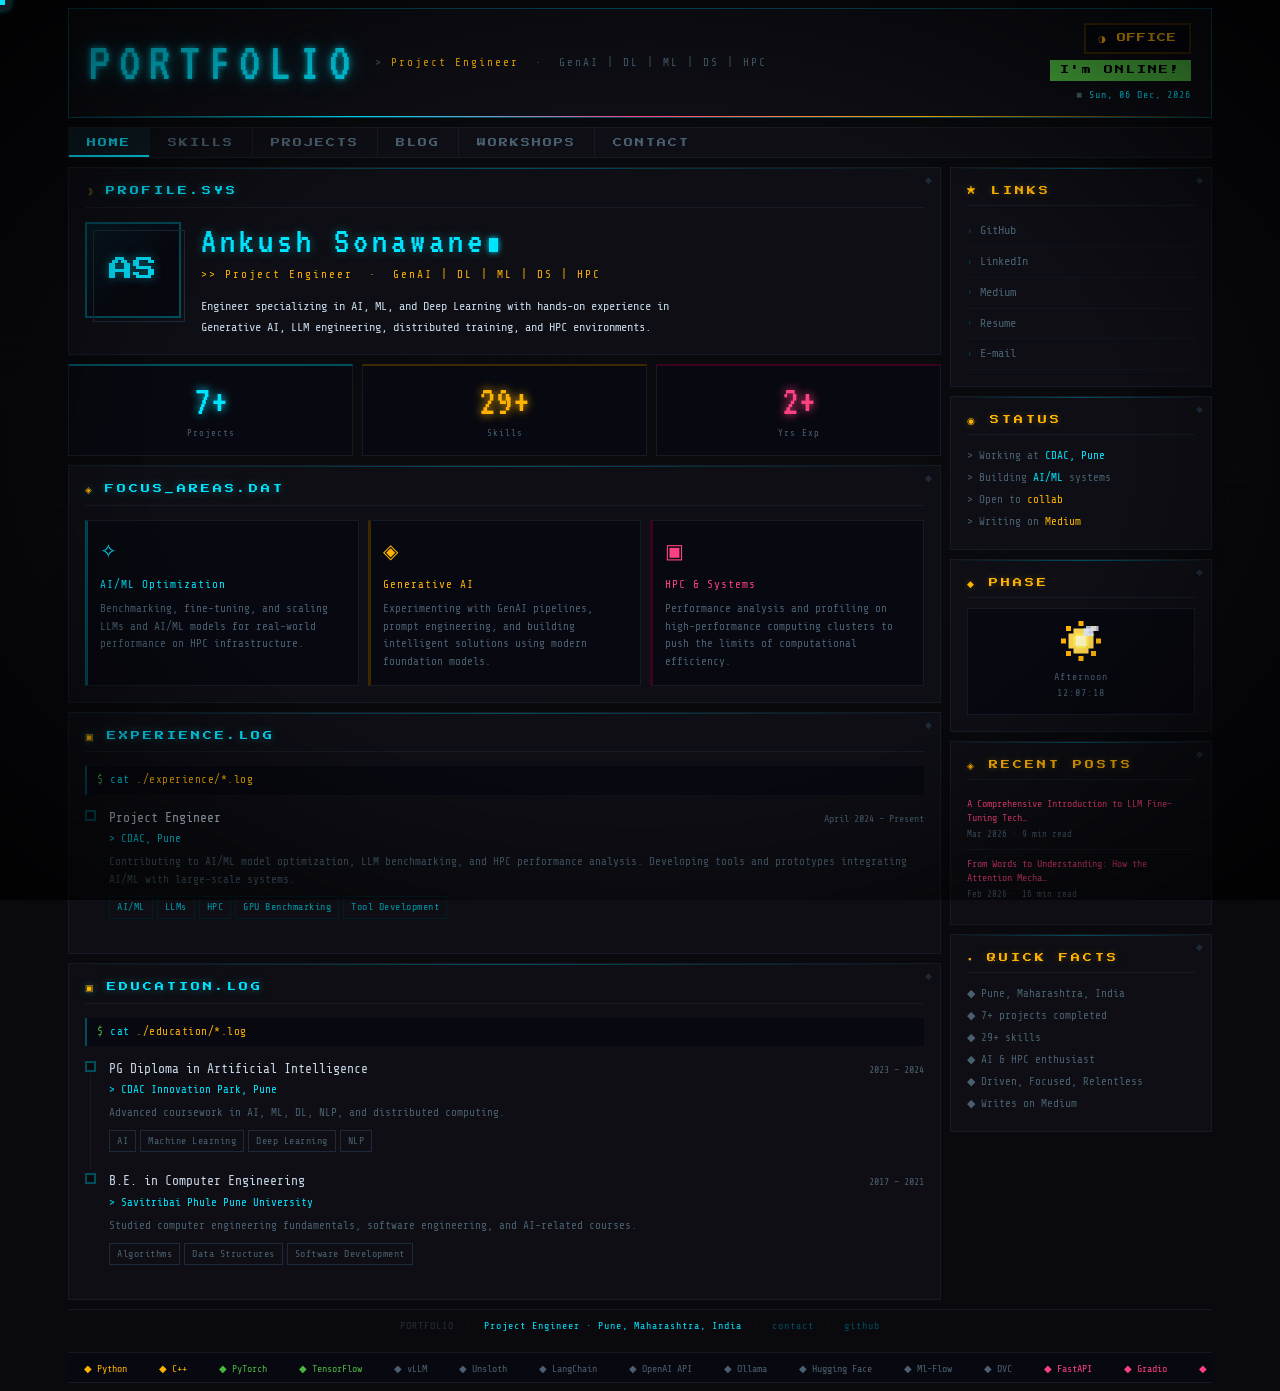
==== index.html @ 5eebd956 "portfolio" ====
<!DOCTYPE html>
<html lang="en" data-theme="dark">
<head>
  <meta charset="UTF-8" />
  <meta name="viewport" content="width=device-width, initial-scale=1.0" />
  <meta name="description" content="Ankush Sonawane — AI/ML Engineer, GenAI & HPC." />
  <title>Ankush — AI/ML Engineer</title>

  <link rel="preconnect" href="https://fonts.googleapis.com" />
  <link rel="preconnect" href="https://fonts.gstatic.com" crossorigin />
  <link href="https://fonts.googleapis.com/css2?family=Share+Tech+Mono&family=Press+Start+2P&family=VT323&family=Space+Grotesk:wght@500;600;700&family=Archivo+Black&display=swap" rel="stylesheet" />

  <link rel="stylesheet" href="./css/base.css" />
  <link rel="stylesheet" href="./css/layout.css" />
  <link rel="stylesheet" href="./css/components.css" />
  <link rel="stylesheet" href="./css/sections.css" />
  <link rel="stylesheet" href="./css/animations.css" />
  <link rel="stylesheet" href="./css/theme-light.css" />

  <script>
    /* Apply saved theme before first paint to prevent flash */
    (function () {
      try {
        var t = localStorage.getItem('site-theme');
        if (t === 'light') document.documentElement.setAttribute('data-theme', 'light');
      } catch (e) {}
    })();
  </script>

  <link rel="icon" type="image/png" href="./favicorn.png" />
</head>
<body>

<canvas id="rain-canvas"></canvas>

<div id="app">
  <header id="header">
    <div style="color:var(--text-dim);font-family:var(--font-mono);font-size:12px">
      Booting terminal<span class="cursor"></span>
    </div>
  </header>

  <nav id="nav"></nav>

  <main id="main"></main>

  <aside id="sidebar"></aside>

  <footer id="footer"></footer>
</div>

<script src="./js/rain.js"></script>
<script src="./js/render.js"></script>
<script src="./js/app.js"></script>
</body>
</html>
---- css/base.css ----
/* =================================================================
   base.css — CSS Variables, Reset, Typography
   Theme: dimden.dev inspired — dark bg with colorful accents
================================================================= */

@import url('https://fonts.googleapis.com/css2?family=Share+Tech+Mono&family=Press+Start+2P&family=VT323&display=swap');

*, *::before, *::after { box-sizing: border-box; margin: 0; padding: 0; }
html { scroll-behavior: smooth; }

:root {
  /* ── Backgrounds ── */
  --bg-root:   #0a0a0e;
  --bg-panel:  #0e0e14;
  --bg-card:   #0c0c12;
  --bg-input:  #080810;

  /* ── Teal (primary — headers, titles, links) ── */
  --teal:      #00e5ff;
  --teal2:     #00bcd4;
  --teal3:     #0097a7;
  --teal-dim:  #004d5c;
  --teal-dark: #001e26;

  /* ── Cyan-green (secondary) ── */
  --green:     #4db840;
  --green2:    #3da030;
  --green-dim: #0d3a05;

  /* ── Amber (accent — project titles, stats) ── */
  --amber:     #ffb300;
  --amber2:    #e89a00;
  --amber-dim: #3d2800;

  /* ── Pink/Magenta (blog, highlights) ── */
  --pink:      #ff4081;
  --pink2:     #f50057;
  --pink-dim:  #3d0020;

  /* ── Orange (mlops) ── */
  --orange:    #ff6d00;
  --orange-dim:#3d1a00;

  /* ── Red (systems) ── */
  --red:       #ff1744;
  --red-dim:   #3d0010;

  /* ── Purple (data) ── */
  --purple:    #ce93d8;
  --purple-dim:#2d003d;

  /* ── Text ── */
  --text:      #c8d8e8;
  --text-dim:  #4a6070;
  --text-muted:#252e38;
  --border:    #151a25;
  --border-hi: #1e2a3a;

  /* ── Custom mouse cursor ── */
  --cursor-fill: var(--teal);

  /* ── Typography ── */
  --font-pixel: 'Press Start 2P', 'VT323', monospace;
  --font-vt:    'VT323', 'Courier New', monospace;
  --font-mono:  'Share Tech Mono', 'Courier New', monospace;

  /* ── Layout ── */
  --sidebar-w: 262px;
  --gap:       9px;
  --pad:       16px;
}

/* ── CRT scanlines ── */
body::before {
  content: '';
  position: fixed;
  inset: 0;
  background: repeating-linear-gradient(
    0deg,
    transparent 0px,
    transparent 3px,
    rgba(0, 229, 255, 0.012) 3px,
    rgba(0, 229, 255, 0.012) 4px
  );
  pointer-events: none;
  z-index: 9000;
}

/* ── CRT vignette ── */
body::after {
  content: '';
  position: fixed;
  inset: 0;
  background: radial-gradient(ellipse at center, transparent 55%, rgba(0,0,0,0.75) 100%);
  pointer-events: none;
  z-index: 8999;
}

body {
  background: 
    linear-gradient(rgba(10, 10, 14, 0.88), rgba(10, 10, 14, 0.88)),
    url('../bg.gif') no-repeat center center fixed;
  background-size: cover;
  background-color: var(--bg-root);
  color: var(--text);
  font-family: var(--font-mono);
  font-size: 13px;
  line-height: 1.65;
  min-height: 100vh;
  overflow-x: hidden;
}

a { color: var(--teal); text-decoration: none; }
a:hover { color: var(--teal2); text-decoration: underline; }

/* ── Cursor blink ── */
.cursor {
  display: inline-block;
  width: 9px; height: 14px;
  background: var(--teal);
  vertical-align: middle;
  margin-left: 3px;
  animation: blink 1s step-end infinite;
  box-shadow: 0 0 6px var(--teal);
}
@keyframes blink { 50% { opacity: 0; } }

/* ── Scrollbar ── */
::-webkit-scrollbar       { width: 5px; height: 5px; }
::-webkit-scrollbar-track { background: var(--bg-root); }
::-webkit-scrollbar-thumb { background: var(--teal-dim); }
::-webkit-scrollbar-thumb:hover { background: var(--teal3); }

/* ── Selection ── */
::selection { background: var(--teal-dim); color: var(--teal); }

/* =================================================================
   LIGHT THEME — Canonical neubrutalist palette
   Activated via [data-theme="light"] on <html>
================================================================= */
html[data-theme="light"] {
  /* ── Canonical palette ── */
  --nb-black:    #000000;
  --nb-offwhite: #FFFDF5;
  --nb-yellow:   #FFD23F;
  --nb-coral:    #FF6B6B;
  --nb-sky:      #74B9FF;
  --nb-mint:     #88D498;
  --nb-orange:   #FFA552;
  --nb-lavender: #B8A9FA;

  /* ── Layered surfaces: page bg / header bg / card bg all differ ── */
  --bg-root:   var(--nb-mint);      /* page background — soft green */
  --bg-header: var(--nb-lavender);  /* header strip — light violet */
  --bg-panel:  var(--nb-offwhite);  /* cards / panels */
  --bg-card:   var(--nb-offwhite);
  --bg-input:  #ffffff;

  /* Primary accent (was teal) → sky blue */
  --teal:      #2f7fe0;
  --teal2:     #1f66c2;
  --teal3:     #164f99;
  --teal-dim:  var(--nb-sky);
  --teal-dark: #dceeff;

  /* Secondary (green) → mint/green */
  --green:     #2f9e57;
  --green2:    #1f8043;
  --green-dim: var(--nb-mint);

  /* Accent (amber) → bold yellow */
  --amber:     var(--nb-yellow);
  --amber2:    #d9a900;
  --amber-dim: #fff0b8;

  /* Pink/Magenta → coral */
  --pink:      #e0405a;
  --pink2:     #c22a45;
  --pink-dim:  var(--nb-coral);

  /* Orange */
  --orange:    var(--nb-orange);
  --orange-dim:#ffe0bd;

  /* Red */
  --red:       #e0193f;
  --red-dim:   #fbd3dc;

  /* Purple → lavender */
  --purple:    #8065e0;
  --purple-dim:var(--nb-lavender);

  /* Text */
  --text:      #14120e;
  --text-dim:  #3a382f;
  --text-muted:#6b6858;
  --border:    var(--nb-black);
  --border-hi: var(--nb-black);

  /* Custom cursor — white square, black border, no neon glow */
  --cursor-fill: var(--bg-card);

  --nb-shadow: 5px 5px 0 var(--nb-black);
  --nb-shadow-sm: 3px 3px 0 var(--nb-black);
  --nb-shadow-lg: 7px 7px 0 var(--nb-black);
  --nb-border-w: 2.5px;

  /* Neubrutalist display font for headers */
  --font-nb: 'Space Grotesk', 'Archivo Black', sans-serif;
}

/* Kill CRT effects, rain and bg image entirely in light mode */
html[data-theme="light"] body::before,
html[data-theme="light"] body::after {
  display: none;
}
html[data-theme="light"] #rain-canvas {
  display: none !important;
}
html[data-theme="light"] body {
  background: var(--bg-root);
}
---- css/layout.css ----
/* =================================================================
   layout.css — Page grid, Header, Nav, Footer
================================================================= */

/* ── App Grid Shell ── */
#app {
  max-width: 1160px;
  margin: 0 auto;
  padding: 8px;
  display: grid;
  grid-template-columns: 1fr var(--sidebar-w);
  grid-template-rows: auto auto 1fr auto;
  grid-template-areas:
    "header  header"
    "nav     nav"
    "main    side"
    "footer  footer";
  gap: var(--gap);
  min-height: 100vh;
  position: relative;
  z-index: 2;
}

/* ── Rain canvas behind everything — only visible in side gutters ── */
#rain-canvas {
  position: fixed;
  top: 0; left: 0;
  width: 100%; height: 100%;
  pointer-events: none;
  z-index: 1;
  opacity: 0.18;
  -webkit-mask-image: linear-gradient(
    to right,
    black 0px,
    black calc(50% - 590px),
    transparent calc(50% - 490px),
    transparent calc(50% + 490px),
    black calc(50% + 590px),
    black 100%
  );
  mask-image: linear-gradient(
    to right,
    black 0px,
    black calc(50% - 590px),
    transparent calc(50% - 490px),
    transparent calc(50% + 490px),
    black calc(50% + 590px),
    black 100%
  );
}

/* ── Header ── */
#header {
  grid-area: header;
  background: var(--bg-panel);
  border: 1px solid var(--teal-dim);
  padding: 14px 20px;
  display: flex;
  align-items: center;
  justify-content: space-between;
  gap: 16px;
  position: relative;
  overflow: hidden;
}

/* animated bottom glow line */
#header::after {
  content: '';
  position: absolute;
  bottom: 0; left: 0; right: 0;
  height: 1px;
  background: linear-gradient(90deg, transparent, var(--teal), var(--pink), var(--amber), transparent);
  animation: header-line 4s ease-in-out infinite;
}
@keyframes header-line {
  0%, 100% { opacity: 0.3; }
  50%       { opacity: 0.9; }
}

.logo-area {
  display: flex;
  align-items: baseline;
  gap: 16px;
  flex-wrap: wrap;
}

.site-name {
  font-family: var(--font-vt);
  font-size: 54px;
  color: var(--teal);
  letter-spacing: 8px;
  line-height: 1;
  text-shadow:
    0 0 6px rgba(0,229,255,0.9),
    0 0 20px rgba(0,229,255,0.4),
    0 0 50px rgba(0,229,255,0.15);
  animation: flicker 9s ease-in-out infinite;
}
@keyframes flicker {
  0%,10%,12%,20%,22%,30%,60%,100% { opacity: 1; text-shadow: 0 0 6px rgba(0,229,255,0.9), 0 0 20px rgba(0,229,255,0.4), 0 0 50px rgba(0,229,255,0.15); }
  11% { opacity: 0.15; text-shadow: none; }
  21% { opacity: 0.4; text-shadow: 0 0 3px rgba(0,229,255,0.3); }
  31%,59% { opacity: 1; }
  40% { opacity: 0.8; text-shadow: 0 0 4px rgba(0,229,255,0.5); }
  41% { opacity: 0.1; text-shadow: none; }
  42% { opacity: 0.9; }
  43% { opacity: 0.2; text-shadow: none; }
  44% { opacity: 1; }
}

.site-tagline {
  font-family: var(--font-mono);
  font-size: 11px;
  color: var(--text-dim);
  letter-spacing: 2px;
  align-self: center;
}
.site-tagline .hl { color: var(--amber); }
.tagline-sub { white-space: nowrap; }

.header-right {
  display: flex;
  flex-direction: column;
  align-items: flex-end;
  gap: 6px;
  flex-shrink: 0;
}

.online-badge {
  font-family: var(--font-pixel);
  font-size: 9px;
  background: var(--green);
  color: #000;
  padding: 3px 10px;
  letter-spacing: 2px;
  animation: pulse-badge 2s ease-in-out infinite;
}
@keyframes pulse-badge {
  0%,100% { box-shadow: 0 0 0 0 rgba(57,255,20,0.6); }
  50%      { box-shadow: 0 0 0 5px rgba(57,255,20,0); }
}

.header-clock {
  font-size: 10px;
  color: var(--text-dim);
  letter-spacing: 1px;
}
.header-clock #clock { color: var(--teal); }

/* ── Nav ── */
#nav {
  grid-area: nav;
  display: flex;
  background: var(--bg-panel);
  border: 1px solid var(--border);
  overflow-x: auto;
}

.nav-btn {
  font-family: var(--font-pixel);
  font-size: 9px;
  padding: 10px 18px;
  background: transparent;
  border: none;
  border-right: 1px solid var(--border);
  color: var(--text-dim);
  cursor: pointer;
  letter-spacing: 2px;
  transition: color 0.15s, background 0.15s;
  position: relative;
  outline: none;
  white-space: nowrap;
}
.nav-btn:last-child { border-right: none; }

.nav-btn::after {
  content: '';
  position: absolute;
  bottom: 0; left: 0; right: 0;
  height: 2px;
  background: var(--teal);
  transform: scaleX(0);
  transition: transform 0.2s ease;
}
.nav-btn:hover { color: var(--text); background: rgba(0,229,255,0.04); }
.nav-btn:hover::after { transform: scaleX(0.6); }
.nav-btn.active { color: var(--teal); background: rgba(0,229,255,0.06); }
.nav-btn.active::after { transform: scaleX(1); }

/* ── Main ── */
#main {
  grid-area: main;
  display: flex;
  flex-direction: column;
  gap: var(--gap);
  min-width: 0;
}

/* ── Sidebar ── */
#sidebar {
  grid-area: side;
  display: flex;
  flex-direction: column;
  gap: var(--gap);
  min-width: 0;
}

/* ── Footer ── */
#footer {
  grid-area: footer;
  text-align: center;
  font-size: 10px;
  color: var(--text-muted);
  padding: 8px;
  border-top: 1px solid var(--border);
  letter-spacing: 1px;
}
#footer a { color: var(--teal-dim); }
#footer a:hover { color: var(--teal); }

/* ── Section visibility ── */
.section { display: none; flex-direction: column; gap: var(--gap); }
.section.active { display: flex; }

/* ── Responsive ── */
@media (max-width: 820px) {
  #app {
    grid-template-columns: 1fr;
    grid-template-areas: "header" "nav" "main" "side" "footer";
  }
  :root { --sidebar-w: 100%; }
  .site-name { font-size: 38px; letter-spacing: 4px; }
  #header { flex-direction: column; align-items: flex-start; gap: 10px; }
  .header-right { align-items: flex-start; }
}

@media (max-width: 480px) {
  .nav-btn { font-size: 7px; padding: 8px 10px; letter-spacing: 0; }
  .site-name { font-size: 28px; }
}
---- css/components.css ----
/* =================================================================
   components.css — Panels, Tags, Prompt, Sidebar widgets, etc.
================================================================= */

/* ── Panel ── */
.panel {
  background: var(--bg-panel);
  border: 1px solid var(--border);
  padding: var(--pad);
  position: relative;
  overflow: hidden;
}

/* top shimmer */
.panel::before {
  content: '';
  position: absolute;
  top: 0; left: 0; right: 0;
  height: 1px;
  background: linear-gradient(90deg, transparent, var(--teal-dim), transparent);
  pointer-events: none;
}

/* corner glyph */
.panel::after {
  content: '◆';
  position: absolute;
  top: 5px; right: 8px;
  color: var(--border-hi);
  font-size: 9px;
}

/* ── Panel Title ── */
.pt {
  font-family: var(--font-pixel);
  font-size: 9px;
  color: var(--teal);
  letter-spacing: 3px;
  margin-bottom: 14px;
  padding-bottom: 8px;
  border-bottom: 1px solid var(--border);
  display: flex;
  align-items: center;
  gap: 10px;
  text-shadow: 0 0 8px rgba(0,229,255,0.4);
}
.pt .pg { color: var(--amber); }
.pt small { font-size: 8px; color: var(--text-dim); letter-spacing: 1px; font-family: var(--font-mono); }

/* ── Terminal Prompt Line ── */
.prompt {
  font-size: 11px;
  color: var(--text-dim);
  padding: 5px 10px;
  background: var(--bg-input);
  border-left: 2px solid var(--teal-dim);
  margin-bottom: 12px;
  letter-spacing: 0.5px;
  white-space: nowrap;
  overflow: hidden;
  text-overflow: ellipsis;
}
.prompt .ps  { color: var(--green); }
.prompt .cmd { color: var(--teal); }
.prompt .arg { color: var(--amber); }

/* ── Tags ── */
.tag-row { display: flex; flex-wrap: wrap; gap: 4px; margin-top: 4px; }

.tag {
  font-size: 10px;
  padding: 2px 7px;
  border: 1px solid var(--border-hi);
  color: var(--text-dim);
  letter-spacing: 0.5px;
  transition: border-color 0.15s, color 0.15s;
}
.tag:hover { color: var(--text); border-color: var(--border-hi); }
.tag.cyan   { border-color: var(--teal-dark); color: var(--teal3); }
.tag.cyan:hover { color: var(--teal); border-color: var(--teal-dim); }
.tag.amber  { border-color: var(--amber-dim); color: var(--amber2); }
.tag.amber:hover { color: var(--amber); }
.tag.pink   { border-color: var(--pink-dim); color: var(--pink2); }
.tag.pink:hover { color: var(--pink); }
.tag.green  { border-color: var(--green-dim); color: var(--green); }
.tag.purple { border-color: var(--purple-dim); color: var(--purple); }
.tag.purple:hover { color: var(--purple); border-color: var(--purple); }

/* ── Sidebar Base ── */
.sb-title {
  font-family: var(--font-pixel);
  font-size: 9px;
  color: var(--amber);
  letter-spacing: 3px;
  margin-bottom: 10px;
  padding-bottom: 6px;
  border-bottom: 1px solid var(--border);
  text-shadow: 0 0 6px rgba(255,179,0,0.3);
}

.sb-link {
  display: flex;
  align-items: center;
  gap: 8px;
  padding: 5px 0;
  font-size: 12px;
  color: var(--text-dim);
  border-bottom: 1px dotted var(--border);
  cursor: pointer;
  transition: color 0.15s;
  text-decoration: none;
}
.sb-link:hover { color: var(--teal); text-decoration: none; }
.sb-link .arr { color: var(--teal-dim); font-size: 10px; }
.sb-link:hover .arr { color: var(--teal); }

/* ── Online dot ── */
.online-dot {
  display: inline-block;
  width: 8px; height: 8px;
  background: var(--green);
  border-radius: 50%;
  margin-right: 6px;
  box-shadow: 0 0 6px var(--green);
  animation: pulse-dot 2s ease-in-out infinite;
}
@keyframes pulse-dot {
  0%,100% { opacity: 1; box-shadow: 0 0 4px var(--green); }
  50%      { opacity: 0.6; box-shadow: 0 0 12px var(--green); }
}

/* ── Moon phase widget ── */
.moon-wrap {
  text-align: center;
  padding: 12px;
  border: 1px solid var(--border);
  background: var(--bg-input);
}
.moon-glyph {
  display: flex;
  align-items: center;
  justify-content: center;
  margin-bottom: 8px;
  animation: moon-float 5s ease-in-out infinite;
}
.moon-glyph svg {
  width: 40px;
  height: 40px;
  image-rendering: pixelated;
}
@keyframes moon-float {
  0%,100% { transform: translateY(0); }
  50%      { transform: translateY(-4px); }
}
.moon-label { font-size: 10px; color: var(--text-dim); letter-spacing: 1px; }

/* ── Status lines (sidebar) ── */
.sb-status-lines {
  font-size: 11px;
  color: var(--text-dim);
  line-height: 2;
}
.sb-status-lines .hi { color: var(--teal); }
.sb-status-lines .hi2 { color: var(--amber); }

/* ── Recent pub entry (sidebar) ── */
.sb-recent-pub {
  padding: 7px 0;
  border-bottom: 1px solid var(--border);
}
.sb-recent-pub:last-child { border-bottom: none; }
.sb-pub-title { font-size: 10px; color: var(--pink); line-height: 1.4; margin-bottom: 2px; }
.sb-pub-meta  { font-size: 9px; color: var(--text-dim); }

/* ── Counter widget ── */
.counter-widget {
  padding: 8px 0;
  display: flex;
  flex-direction: column;
  gap: 4px;
}
.counter-row {
  display: flex;
  justify-content: space-between;
  font-size: 10px;
  color: var(--text-dim);
  padding: 2px 0;
  border-bottom: 1px dotted var(--border);
}
.counter-row:last-child { border: none; }
.counter-val {
  font-family: var(--font-pixel);
  font-size: 8px;
  color: var(--teal);
}

/* ── Marquee ── */
.marquee-wrap {
  overflow: hidden;
  background: var(--bg-input);
  border-top: 1px solid var(--border);
  border-bottom: 1px solid var(--border);
  padding: 4px 0;
  grid-column: 1 / -1;
}
.marquee-inner {
  display: inline-block;
  white-space: nowrap;
  animation: marquee 30s linear infinite;
  font-size: 10px;
  color: var(--text-dim);
}
.marquee-inner .m-item { margin: 0 16px; }
.marquee-inner .m-item.teal   { color: var(--teal); }
.marquee-inner .m-item.amber  { color: var(--amber); }
.marquee-inner .m-item.pink   { color: var(--pink); }
.marquee-inner .m-item.green  { color: var(--green); }
@keyframes marquee {
  from { transform: translateX(100vw); }
  to   { transform: translateX(-100%); }
}

/* ── Stats row ── */
.stats-row {
  display: flex;
  gap: var(--gap);
  flex-wrap: wrap;
}

.stat-box {
  flex: 1;
  min-width: 80px;
  background: var(--bg-input);
  border: 1px solid var(--border);
  border-top: 2px solid var(--teal-dim);
  padding: 14px 10px;
  text-align: center;
  transition: border-top-color 0.2s;
}
.stat-box:hover { border-top-color: var(--teal); }
.stat-box:nth-child(2) { border-top-color: var(--amber-dim); }
.stat-box:nth-child(2):hover { border-top-color: var(--amber); }
.stat-box:nth-child(3) { border-top-color: var(--pink-dim); }
.stat-box:nth-child(3):hover { border-top-color: var(--pink); }
.stat-box:nth-child(4) { border-top-color: var(--green-dim); }
.stat-box:nth-child(4):hover { border-top-color: var(--green); }

.stat-num {
  font-family: var(--font-vt);
  font-size: 42px;
  line-height: 1;
  display: block;
  text-shadow: 0 0 10px currentColor;
}
.stat-box:nth-child(1) .stat-num { color: var(--teal); }
.stat-box:nth-child(2) .stat-num { color: var(--amber); }
.stat-box:nth-child(3) .stat-num { color: var(--pink); }
.stat-box:nth-child(4) .stat-num { color: var(--green); }

.stat-lbl { font-size: 9px; color: var(--text-dim); letter-spacing: 1px; margin-top: 4px; }

/* ── Neubrutalist square cursor ── */
/* !important beats every component's own explicit `cursor:` declaration (e.g. .focus-card, .skill-chip) */
body.nb-cursor-active,
body.nb-cursor-active * {
  cursor: none !important;
}
#nb-cursor {
  position: fixed;
  top: 0;
  left: 0;
  width: 13px;
  height: 13px;
  margin: -6.5px 0 0 -6.5px;
  border: 2px solid var(--border);
  background: var(--cursor-fill);
  box-shadow: 3px 3px 0 var(--border), 0 0 9px var(--cursor-fill);
  pointer-events: none;
  z-index: 2147483647;
  transition: transform 0.1s ease;
}
#nb-cursor.nb-cursor-down { transform: scale(0.8); }
#nb-cursor.nb-cursor-hidden { opacity: 0; }
---- css/sections.css ----
/* =================================================================
   sections.css — Section-specific styles
================================================================= */

/* ── HOME: Profile ── */
.profile-wrap {
  display: grid;
  grid-template-columns: auto 1fr;
  gap: 20px;
  align-items: start;
}

.avatar {
  width: 96px; height: 96px;
  border: 2px solid var(--teal-dim);
  background: var(--bg-input);
  display: flex;
  align-items: center;
  justify-content: center;
  font-family: var(--font-pixel);
  font-size: 24px;
  color: var(--teal);
  text-shadow: 0 0 10px rgba(0,229,255,0.5);
  position: relative;
  flex-shrink: 0;
}
.avatar::before {
  content: '';
  position: absolute;
  inset: 0;
  background: linear-gradient(135deg, rgba(0,229,255,0.08) 0%, transparent 60%);
  animation: avatar-shimmer 4s ease-in-out infinite;
}
@keyframes avatar-shimmer {
  0%,100% { opacity: 0.5; } 50% { opacity: 1; }
}
.avatar::after {
  content: '';
  position: absolute;
  bottom: -6px; right: -6px;
  width: 100%; height: 100%;
  border: 1px solid var(--border-hi);
}

.profile-name {
  font-family: var(--font-vt);
  font-size: 38px;
  color: var(--teal);
  letter-spacing: 4px;
  line-height: 1;
  text-shadow: 0 0 10px rgba(0,229,255,0.4);
  margin-bottom: 6px;
}

.profile-role {
  font-size: 11px;
  color: var(--amber);
  letter-spacing: 2px;
  margin-bottom: 12px;
}

.profile-desc {
  font-size: 12px;
  color: var(--text);
  line-height: 1.75;
  max-width: 500px;
}

/* ── Focus cards ── */
.focus-grid {
  display: grid;
  grid-template-columns: repeat(auto-fit, minmax(180px, 1fr));
  gap: var(--gap);
}

.focus-card {
  background: var(--bg-input);
  border: 1px solid var(--border);
  border-left: 3px solid var(--teal-dim);
  padding: 14px 12px;
  transition: border-left-color 0.2s, background 0.2s;
  cursor: default;
}
.focus-card:hover { border-left-color: var(--teal); background: #0c0c18; }
.focus-card:nth-child(2) { border-left-color: var(--amber-dim); }
.focus-card:nth-child(2):hover { border-left-color: var(--amber); }
.focus-card:nth-child(3) { border-left-color: var(--pink-dim); }
.focus-card:nth-child(3):hover { border-left-color: var(--pink); }

.focus-glyph  { font-size: 20px; margin-bottom: 8px; display: block; color: var(--teal); }
.focus-card:nth-child(2) .focus-glyph { color: var(--amber); }
.focus-card:nth-child(3) .focus-glyph { color: var(--pink); }
.focus-title  { font-size: 11px; color: var(--teal); letter-spacing: 1px; margin-bottom: 6px; }
.focus-card:nth-child(2) .focus-title { color: var(--amber); }
.focus-card:nth-child(3) .focus-title { color: var(--pink); }
.focus-desc   { font-size: 11px; color: var(--text-dim); line-height: 1.6; }

/* ── Timeline ── */
.timeline-item {
  display: grid;
  grid-template-columns: 12px 1fr;
  gap: 12px;
  padding-bottom: 18px;
  position: relative;
}
.timeline-item:not(:last-child)::before {
  content: '';
  position: absolute;
  left: 5px; top: 16px; bottom: 0;
  width: 1px;
  background: var(--border);
}
.timeline-dot {
  width: 11px; height: 11px;
  border: 2px solid var(--teal-dim);
  background: var(--bg-root);
  margin-top: 3px;
  flex-shrink: 0;
  transition: border-color 0.2s, background 0.2s;
}
.timeline-item:hover .timeline-dot { border-color: var(--teal); background: var(--teal); }

.tl-header { display: flex; justify-content: space-between; align-items: baseline; flex-wrap: wrap; gap: 4px; margin-bottom: 2px; }
.tl-title   { font-size: 13px; color: var(--text); }
.tl-date    { font-size: 10px; color: var(--text-dim); }
.tl-company { font-size: 11px; color: var(--teal); margin-bottom: 5px; }
.tl-desc    { font-size: 11px; color: var(--text-dim); line-height: 1.6; margin-bottom: 8px; }

/* ── SKILLS ── */
.skill-filters {
  display: flex; flex-wrap: wrap; gap: 5px; margin-bottom: 14px;
}
.sf-btn {
  font-family: var(--font-mono);
  font-size: 10px;
  padding: 3px 10px;
  border: 1px solid var(--border);
  background: transparent;
  color: var(--text-dim);
  cursor: pointer;
  letter-spacing: 1px;
  transition: all 0.15s;
}
.sf-btn:hover { color: var(--text); border-color: var(--border-hi); }
.sf-btn.active-filter { color: var(--teal); border-color: var(--teal-dim); background: rgba(0,229,255,0.05); }

/* ── Skill chip neon blink — flash to exact hover state, no extra glow ── */
@keyframes neon-blink {
  0%, 93%, 100% { color: var(--text); border-left-color: var(--chip-dim-border); background: var(--bg-input); box-shadow: none; }
  94%, 99%      { color: var(--chip-color); border-left-color: var(--chip-color); background: var(--chip-bg); box-shadow: none; }
}

.skill-chip.flicker-1,
.skill-chip.flicker-2,
.skill-chip.flicker-3,
.skill-chip.flicker-4 {
  animation: neon-blink var(--flicker-dur, 5s) step-end infinite;
  animation-delay: var(--flicker-delay, 0s);
}

/* Per-category color tokens for the blink animation */
.skill-chip.cat-lang { --chip-color: var(--amber);  --chip-dim: var(--text);  --chip-dim-border: var(--amber-dim);  --chip-bg: rgba(255,179,0,0.04); }
.skill-chip.cat-ml   { --chip-color: var(--green);  --chip-dim: var(--text);  --chip-dim-border: var(--green-dim);  --chip-bg: rgba(77,184,64,0.04); }
.skill-chip.cat-llm  { --chip-color: var(--teal);   --chip-dim: var(--text);  --chip-dim-border: var(--teal-dim);   --chip-bg: rgba(0,229,255,0.04); }
.skill-chip.cat-dev  { --chip-color: var(--pink);   --chip-dim: var(--text);  --chip-dim-border: var(--pink-dim);   --chip-bg: rgba(255,64,129,0.04); }
.skill-chip.cat-ops  { --chip-color: var(--orange); --chip-dim: var(--text);  --chip-dim-border: var(--orange-dim); --chip-bg: rgba(255,109,0,0.04); }
.skill-chip.cat-sys  { --chip-color: var(--red);    --chip-dim: var(--text);  --chip-dim-border: var(--red-dim);    --chip-bg: rgba(255,23,68,0.04); }
.skill-chip.cat-data { --chip-color: var(--purple); --chip-dim: var(--text);  --chip-dim-border: var(--purple-dim); --chip-bg: rgba(206,147,216,0.04); }

.skills-grid {
  display: grid;
  grid-template-columns: repeat(auto-fill, minmax(130px, 1fr));
  gap: 4px;
}

.skill-chip {
  background: var(--bg-input);
  border: 1px solid var(--border);
  border-left-width: 3px;
  padding: 7px 10px;
  font-size: 10px;
  font-family: var(--font-mono);
  color: var(--text);
  letter-spacing: 0.8px;
  cursor: default;
  transition: all 0.15s;
  display: flex;
  align-items: center;
  gap: 7px;
  position: relative;
  overflow: hidden;
}
.skill-chip::before {
  content: '';
  position: absolute;
  inset: 0;
  background: linear-gradient(90deg, rgba(255,255,255,0.02) 0%, transparent 100%);
  pointer-events: none;
}
.skill-chip:hover { color: var(--text); background: var(--bg-card); animation-play-state: paused; }
.skill-chip .glph { display: none; }

.skill-chip.cat-lang { border-left-color: var(--amber-dim); }
.skill-chip.cat-lang:hover { border-left-color: var(--amber); color: var(--amber); background: rgba(255,179,0,0.04); animation-play-state: paused; }
.skill-chip.cat-ml   { border-left-color: var(--green-dim); }
.skill-chip.cat-ml:hover   { border-left-color: var(--green); color: var(--green); background: rgba(77,184,64,0.04); animation-play-state: paused; }
.skill-chip.cat-llm  { border-left-color: var(--teal-dim); }
.skill-chip.cat-llm:hover  { border-left-color: var(--teal); color: var(--teal); background: rgba(0,229,255,0.04); animation-play-state: paused; }
.skill-chip.cat-dev  { border-left-color: var(--pink-dim); }
.skill-chip.cat-dev:hover  { border-left-color: var(--pink); color: var(--pink); background: rgba(255,64,129,0.04); animation-play-state: paused; }
.skill-chip.cat-ops  { border-left-color: var(--orange-dim); }
.skill-chip.cat-ops:hover  { border-left-color: var(--orange); color: var(--orange); background: rgba(255,109,0,0.04); animation-play-state: paused; }
.skill-chip.cat-sys  { border-left-color: var(--red-dim); }
.skill-chip.cat-sys:hover  { border-left-color: var(--red); color: var(--red); background: rgba(255,23,68,0.04); animation-play-state: paused; }
.skill-chip.cat-data { border-left-color: var(--purple-dim); }
.skill-chip.cat-data:hover { border-left-color: var(--purple); color: var(--purple); background: rgba(206,147,216,0.04); animation-play-state: paused; }

.skill-legend {
  margin-top: 14px;
  padding-top: 10px;
  border-top: 1px solid var(--border);
  font-size: 10px;
  color: var(--text-muted);
  letter-spacing: 1px;
  margin-bottom: 6px;
}

/* ── PROJECTS ── */
.proj-grid {
  display: grid;
  grid-template-columns: repeat(auto-fill, minmax(300px, 1fr));
  gap: var(--gap);
}

.proj-card {
  background: var(--bg-input);
  border: 1px solid var(--border);
  border-top: 2px solid var(--amber-dim);
  padding: 14px;
  display: flex; flex-direction: column; gap: 9px;
  transition: border-top-color 0.2s, background 0.2s;
}
.proj-card:hover { border-top-color: var(--amber); background: #0c0c14; }

.proj-header { display: flex; justify-content: space-between; align-items: flex-start; gap: 8px; }
.proj-title  { font-size: 13px; color: var(--amber); letter-spacing: 0.5px; flex: 1; }
.proj-status {
  font-size: 9px;
  padding: 2px 6px;
  letter-spacing: 1px;
  border: 1px solid;
  flex-shrink: 0;
  font-family: var(--font-pixel);
}
.proj-status.public  { color: var(--green);    border-color: var(--green-dim); }
.proj-status.private { color: var(--text-muted); border-color: var(--border); }

.proj-desc   { font-size: 11px; color: var(--text-dim); line-height: 1.6; flex: 1; }

.proj-footer { display: flex; justify-content: space-between; align-items: center; flex-wrap: wrap; gap: 6px; }
.proj-link {
  font-size: 9px;
  color: var(--teal);
  text-decoration: none;
  border: 1px solid var(--teal-dim);
  padding: 3px 8px;
  letter-spacing: 1px;
  transition: all 0.15s;
  font-family: var(--font-pixel);
}
.proj-link:hover { color: var(--teal2); border-color: var(--teal); text-decoration: none; }

/* ── BLOG ── */
.pub-card {
  background: var(--bg-input);
  border: 1px solid var(--border);
  border-left: 3px solid var(--pink-dim);
  padding: 14px;
  transition: border-left-color 0.2s;
}
.pub-card:hover { border-left-color: var(--pink); }

.pub-card-header {
  display: flex;
  align-items: flex-start;
  gap: 10px;
  margin-bottom: 0;
}

.pub-read-badge {
  font-family: var(--font-pixel);
  font-size: 9px;
  color: var(--green);
  border: 1px solid var(--green-dim);
  padding: 3px 8px;
  letter-spacing: 1px;
  white-space: nowrap;
  flex-shrink: 0;
  margin-top: 1px;
  transition: border-color 0.15s, color 0.15s;
}
.pub-card:hover .pub-read-badge { border-color: var(--green); }

.pub-title {
  font-size: 13px;
  color: var(--pink);
  margin-bottom: 5px;
  letter-spacing: 0.5px;
  line-height: 1.4;
}
.pub-meta  { font-size: 10px; color: var(--text-dim); margin-bottom: 8px; letter-spacing: 1px; }
.pub-meta .m-hi { color: var(--teal); }
.pub-desc  { font-size: 11px; color: var(--text-dim); line-height: 1.6; margin-bottom: 10px; }
.pub-footer { display: flex; justify-content: space-between; align-items: center; flex-wrap: wrap; gap: 8px; }
.pub-link {
  font-size: 9px;
  color: var(--pink);
  text-decoration: none;
  border: 1px solid var(--pink-dim);
  padding: 3px 8px;
  letter-spacing: 1px;
  font-family: var(--font-pixel);
  transition: all 0.15s;
}
.pub-link:hover { color: var(--pink2); border-color: var(--pink); text-decoration: none; }

/* Achievements */
.ach-card {
  background: var(--bg-input);
  border: 1px solid var(--border);
  border-left: 3px solid var(--amber-dim);
  padding: 10px 14px;
  display: flex;
  align-items: baseline;
  gap: 12px;
  transition: border-left-color 0.2s;
}
.ach-card:hover { border-left-color: var(--amber); }
.ach-glyph  { color: var(--amber); flex-shrink: 0; font-size: 14px; }
.ach-body   { flex: 1; }
.ach-title  { font-size: 12px; color: var(--amber2); margin-bottom: 3px; }
.ach-meta   { font-size: 10px; color: var(--text-dim); }

/* ── WORKSHOPS ── */
.ws-card {
  background: var(--bg-input);
  border: 1px solid var(--border);
  border-left: 3px solid var(--purple-dim);
  padding: 14px;
  transition: border-left-color 0.2s;
}
.ws-card:hover { border-left-color: var(--purple); }

.ws-card-header {
  display: flex;
  align-items: flex-start;
  gap: 10px;
}

.ws-public-badge {
  font-family: var(--font-pixel);
  font-size: 9px;
  color: var(--green);
  border: 1px solid var(--green-dim);
  padding: 3px 8px;
  letter-spacing: 1px;
  white-space: nowrap;
  flex-shrink: 0;
  margin-top: 1px;
  transition: border-color 0.15s;
}
.ws-card:hover .ws-public-badge { border-color: var(--green); }

.ws-title { font-size: 13px; color: var(--purple); margin-bottom: 6px; letter-spacing: 0.5px; flex: 1; }
.ws-desc  { font-size: 11px; color: var(--text-dim); line-height: 1.6; margin-bottom: 10px; }
.ws-footer { display: flex; justify-content: space-between; align-items: center; flex-wrap: wrap; gap: 6px; }
.ws-link {
  font-size: 9px;
  color: var(--green);
  text-decoration: none;
  border: 1px solid var(--green-dim);
  padding: 3px 8px;
  letter-spacing: 1px;
  font-family: var(--font-pixel);
  transition: all 0.15s;
}
.ws-link:hover { box-shadow: 0 0 8px rgba(57,255,20,0.3); text-decoration: none; }

/* ── CONTACT ── */
.contact-intro {
  font-size: 12px;
  color: var(--text-dim);
  line-height: 1.75;
  margin-bottom: 16px;
  padding: 10px 14px;
  background: var(--bg-input);
  border-left: 3px solid var(--teal-dim);
}

.contact-list { display: flex; flex-direction: column; gap: 1px; }

.contact-row {
  display: flex;
  align-items: center;
  gap: 14px;
  padding: 12px;
  background: var(--bg-input);
  border: 1px solid var(--border);
  transition: border-color 0.15s, background 0.15s;
}
.contact-row:hover { border-color: var(--border-hi); background: #0c0c16; }

.contact-icon { width: 28px; font-family: var(--font-vt); font-size: 22px; color: var(--teal); text-align: center; flex-shrink: 0; }
.contact-label { font-size: 9px; color: var(--text-muted); letter-spacing: 2px; margin-bottom: 2px; }
.contact-val {
  font-size: 12px;
  color: var(--teal2);
  text-decoration: none;
  word-break: break-all;
}
.contact-val:hover { color: var(--teal); text-decoration: none; }

/* ── Pixel Avatar ── */
.avatar.pixel-avatar {
  background: #000;
  border: 2px solid var(--teal);
  box-shadow: 0 0 0 1px var(--teal-dim), 0 0 12px rgba(0,229,255,0.25), inset 0 0 8px rgba(0,229,255,0.1);
  display: flex;
  align-items: center;
  justify-content: center;
  width: 108px;
  height: 108px;
  flex-shrink: 0;
  position: relative;
  overflow: hidden;
}
/* CRT scanline overlay on avatar */
.avatar.pixel-avatar::before {
  content: '';
  position: absolute;
  inset: 0;
  background: repeating-linear-gradient(
    0deg,
    transparent 0px,
    transparent 2px,
    rgba(0,0,0,0.28) 2px,
    rgba(0,0,0,0.28) 4px
  );
  pointer-events: none;
  z-index: 2;
}
/* teal tint overlay */
.avatar.pixel-avatar::after {
  content: '';
  position: absolute;
  inset: 0;
  background: rgba(0,229,255,0.08);
  mix-blend-mode: screen;
  pointer-events: none;
  z-index: 3;
  animation: avatar-shimmer 5s ease-in-out infinite;
}
.profile-img {
  width: 100%;
  height: 100%;
  object-fit: cover;
  object-position: top center;
  display: block;
  filter: saturate(0.3) contrast(1.15) brightness(0.9) sepia(0.2) hue-rotate(150deg);
  z-index: 1;
  position: relative;
}
---- css/animations.css ----
/* =================================================================
   animations.css — Entrance, stagger, and utility animations
================================================================= */

@keyframes fadeIn {
  from { opacity: 0; transform: translateY(6px); }
  to   { opacity: 1; transform: translateY(0); }
}

@keyframes fadeInLeft {
  from { opacity: 0; transform: translateX(-8px); }
  to   { opacity: 1; transform: translateX(0); }
}

@keyframes typeIn {
  from { width: 0; }
  to   { width: 100%; }
}

/* ── Panel entrance ── */
.panel {
  animation: fadeIn 0.35s ease both;
}

/* ── Stagger children ── */
.stagger > * { animation: fadeIn 0.35s ease both; }
.stagger > *:nth-child(1)  { animation-delay: 0.04s; }
.stagger > *:nth-child(2)  { animation-delay: 0.08s; }
.stagger > *:nth-child(3)  { animation-delay: 0.12s; }
.stagger > *:nth-child(4)  { animation-delay: 0.16s; }
.stagger > *:nth-child(5)  { animation-delay: 0.20s; }
.stagger > *:nth-child(6)  { animation-delay: 0.24s; }
.stagger > *:nth-child(7)  { animation-delay: 0.28s; }
.stagger > *:nth-child(8)  { animation-delay: 0.32s; }
.stagger > *:nth-child(9)  { animation-delay: 0.36s; }
.stagger > *:nth-child(10) { animation-delay: 0.40s; }

/* ── Typewriter prompt line ── */
.typewriter {
  overflow: hidden;
  white-space: nowrap;
  animation: typeIn 1s steps(40, end) both;
}
---- css/theme-light.css ----
/* =================================================================
   theme-light.css — Neubrutalist structural overrides ("KeyKing" look)
   Only active when html[data-theme="light"]
   Loaded AFTER base/layout/components/sections/animations
================================================================= */

html[data-theme="light"] * { text-shadow: none !important; }


html[data-theme="light"] body {
  background: var(--bg-root);
}

/* ── Kill glow/shimmer pseudo-elements from dark theme ── */
html[data-theme="light"] #header::after,
html[data-theme="light"] .panel::before,
html[data-theme="light"] .panel::after,
html[data-theme="light"] .avatar::before,
html[data-theme="light"] .avatar::after,
html[data-theme="light"] .avatar.pixel-avatar::before,
html[data-theme="light"] .avatar.pixel-avatar::after {
  display: none;
}

/* ── Header ── */
html[data-theme="light"] #header {
  background: var(--bg-header);
  border: var(--nb-border-w) solid var(--border);
  box-shadow: var(--nb-shadow);
}
html[data-theme="light"] .site-name {
  color: var(--text);
  font-weight: 700;
  animation: none;
  -webkit-text-stroke: 0;
}
html[data-theme="light"] .site-tagline { color: var(--text-dim); font-family: var(--font-mono); }
html[data-theme="light"] .site-tagline .hl { color: var(--pink2); font-weight: bold; }
html[data-theme="light"] .online-badge {
  background: var(--green);
  color: #fff;
  border: 2px solid var(--border);
  box-shadow: var(--nb-shadow-sm);
  animation: none;
}
html[data-theme="light"] .header-clock { color: var(--text-dim); }
html[data-theme="light"] .header-clock #clock { color: var(--pink2); font-weight: bold; }

/* ── Theme toggle button ── */
.theme-toggle-btn {
  font-family: var(--font-pixel);
  font-size: 9px;
  letter-spacing: 1px;
  padding: 8px 12px;
  background: var(--amber);
  color: #0a0a0e;
  border: 2px solid var(--border);
  cursor: pointer;
  display: inline-flex;
  align-items: center;
  gap: 6px;
  white-space: nowrap;
  transition: transform 0.1s ease;
}
html[data-theme="dark"] .theme-toggle-btn {
  background: var(--bg-input);
  color: var(--amber);
  border-color: var(--amber-dim);
  box-shadow: none;
}
html[data-theme="light"] .theme-toggle-btn {
  font-weight: 700;
  background: var(--nb-yellow);
  color: var(--text);
  box-shadow: var(--nb-shadow-sm);
}
html[data-theme="light"] .theme-toggle-btn:hover {
  background: var(--nb-coral);
  transform: translate(1px, 1px);
  box-shadow: 2px 2px 0 var(--border);
}
html[data-theme="light"] .theme-toggle-btn:active {
  transform: translate(3px, 3px);
  box-shadow: 0 0 0 var(--border);
}
html[data-theme="dark"] .theme-toggle-btn:hover {
  color: var(--amber2);
  border-color: var(--amber);
}

/* ── Nav ── */
html[data-theme="light"] #nav {
  background: var(--bg-panel);
  border: var(--nb-border-w) solid var(--border);
  box-shadow: var(--nb-shadow);
}
html[data-theme="light"] .nav-btn {
  color: var(--text);
  background: var(--nb-offwhite);
  border-right: 2px solid var(--border);
  font-weight: 700;
  box-shadow: inset 0 0 0 var(--border);
  transition: background 0.12s ease, color 0.12s ease, transform 0.1s ease, box-shadow 0.18s ease;
}
html[data-theme="light"] .nav-btn::after { display: none; }

/* per-tab hover/active colors, cycling the canonical palette */
html[data-theme="light"] .nav-btn:nth-child(6n+1):hover,
html[data-theme="light"] .nav-btn:nth-child(6n+1).active { background: var(--nb-yellow); color: var(--text); }
html[data-theme="light"] .nav-btn:nth-child(6n+2):hover,
html[data-theme="light"] .nav-btn:nth-child(6n+2).active { background: var(--nb-coral); color: var(--text); }
html[data-theme="light"] .nav-btn:nth-child(6n+3):hover,
html[data-theme="light"] .nav-btn:nth-child(6n+3).active { background: var(--nb-sky); color: var(--text); }
html[data-theme="light"] .nav-btn:nth-child(6n+4):hover,
html[data-theme="light"] .nav-btn:nth-child(6n+4).active { background: var(--nb-mint); color: var(--text); }
html[data-theme="light"] .nav-btn:nth-child(6n+5):hover,
html[data-theme="light"] .nav-btn:nth-child(6n+5).active { background: var(--nb-orange); color: var(--text); }
html[data-theme="light"] .nav-btn:nth-child(6n+6):hover,
html[data-theme="light"] .nav-btn:nth-child(6n+6).active { background: var(--nb-lavender); color: var(--text); }
html[data-theme="light"] .nav-btn:hover { box-shadow: inset 0 -3px 0 var(--border); }
html[data-theme="light"] .nav-btn.active { box-shadow: inset 0 -3px 0 var(--border); }

/* ── Footer ── */
html[data-theme="light"] #footer {
  color: var(--text-muted);
  border-top: var(--nb-border-w) solid var(--border);
}
html[data-theme="light"] #footer a { color: var(--teal3); font-weight: bold; }
html[data-theme="light"] #footer a:hover { color: var(--pink2); }

/* ── Panels (core card) ── */
html[data-theme="light"] .panel {
  background: var(--bg-card);
  border: var(--nb-border-w) solid var(--border);
  box-shadow: var(--nb-shadow);
}
html[data-theme="light"] .pt {
  color: var(--text);
  border-bottom: var(--nb-border-w) solid var(--border);
  font-weight: 700;
}
html[data-theme="light"] .pt .pg { color: var(--pink2); }
html[data-theme="light"] .pt small { color: var(--text-muted); }

html[data-theme="light"] .prompt {
  background: var(--amber-dim);
  border-left: 4px solid var(--border);
  color: var(--text-dim);
}
html[data-theme="light"] .prompt .ps  { color: var(--green2); font-weight: bold; }
html[data-theme="light"] .prompt .cmd { color: var(--teal3); font-weight: bold; }
html[data-theme="light"] .prompt .arg { color: var(--pink2); font-weight: bold; }

/* ── Tags ── */
html[data-theme="light"] .tag {
  border: 2px solid var(--border);
  color: var(--text);
  background: var(--bg-card);
  font-weight: 600;
}
html[data-theme="light"] .tag.cyan   { background: var(--teal-dim); color: var(--teal3); }
html[data-theme="light"] .tag.amber  { background: var(--amber-dim); color: var(--amber2); }
html[data-theme="light"] .tag.pink   { background: var(--pink-dim); color: var(--pink2); }
html[data-theme="light"] .tag.green  { background: var(--green-dim); color: var(--green2); }
html[data-theme="light"] .tag.purple { background: var(--purple-dim); color: var(--purple); }

/* ── Sidebar ── */
html[data-theme="light"] .sb-title {
  color: var(--text);
  border-bottom: var(--nb-border-w) solid var(--border);
  font-weight: 700;
}
html[data-theme="light"] .sb-link {
  color: var(--text-dim);
  border-bottom: 1px dashed var(--border);
  font-weight: 600;
}
html[data-theme="light"] .sb-link:hover { color: var(--pink2); }
html[data-theme="light"] .sb-link .arr { color: var(--teal3); }
html[data-theme="light"] .sb-link:hover .arr { color: var(--pink2); }

html[data-theme="light"] .online-dot {
  background: var(--green);
  box-shadow: none;
  border: 2px solid var(--border);
}

html[data-theme="light"] .moon-wrap {
  border: var(--nb-border-w) solid var(--border);
  background: var(--teal-dim);
  box-shadow: var(--nb-shadow-sm);
}
html[data-theme="light"] .moon-label { color: var(--text-dim); }

html[data-theme="light"] .sb-status-lines { color: var(--text-dim); }
html[data-theme="light"] .sb-status-lines .hi { color: var(--teal3); font-weight: bold; }
html[data-theme="light"] .sb-status-lines .hi2 { color: var(--pink2); font-weight: bold; }

html[data-theme="light"] .sb-recent-pub { border-bottom: 1px dashed var(--border); }
html[data-theme="light"] .sb-pub-title { color: var(--pink2); }
html[data-theme="light"] .sb-pub-meta { color: var(--text-muted); }

html[data-theme="light"] .counter-row { color: var(--text-dim); border-bottom: 1px dotted var(--border); }
html[data-theme="light"] .counter-val { color: var(--teal3); font-weight: bold; }

html[data-theme="light"] .marquee-wrap {
  background: var(--amber);
  border-top: var(--nb-border-w) solid var(--border);
  border-bottom: var(--nb-border-w) solid var(--border);
}
html[data-theme="light"] .marquee-inner { color: #14120e; font-weight: 700; }
html[data-theme="light"] .marquee-inner .m-item.teal   { color: var(--teal3); }
html[data-theme="light"] .marquee-inner .m-item.amber  { color: var(--orange); }
html[data-theme="light"] .marquee-inner .m-item.pink   { color: var(--pink2); }
html[data-theme="light"] .marquee-inner .m-item.green  { color: var(--green2); }

/* ── Stat boxes (dashboard-card look, matches KeyKing reference) ── */
html[data-theme="light"] .stat-box {
  background: var(--bg-card);
  border: var(--nb-border-w) solid var(--border);
  border-top: var(--nb-border-w) solid var(--border);
  box-shadow: var(--nb-shadow-sm);
  transition: transform 0.1s ease, box-shadow 0.1s ease;
}
html[data-theme="light"] .stat-box:hover {
  border-top-color: var(--border);
  transform: translate(-2px, -2px);
  box-shadow: 7px 7px 0 var(--border);
}
html[data-theme="light"] .stat-num { text-shadow: none !important; }
html[data-theme="light"] .stat-box:nth-child(1) .stat-num { color: var(--teal3); }
html[data-theme="light"] .stat-box:nth-child(2) .stat-num { color: var(--green2); }
html[data-theme="light"] .stat-box:nth-child(3) .stat-num { color: var(--pink2); }
html[data-theme="light"] .stat-box:nth-child(4) .stat-num { color: var(--orange); }
html[data-theme="light"] .stat-lbl { color: var(--text-dim); font-weight: 700; }

/* ── Profile / Home ── */
html[data-theme="light"] .avatar {
  border: var(--nb-border-w) solid var(--border);
  background: var(--amber);
  color: var(--text);
  box-shadow: var(--nb-shadow-sm);
}
html[data-theme="light"] .avatar.pixel-avatar {
  background: var(--bg-card);
  border: var(--nb-border-w) solid var(--border);
  box-shadow: var(--nb-shadow);
}
html[data-theme="light"] .profile-img { filter: none; }
html[data-theme="light"] .profile-name { color: var(--text); }
html[data-theme="light"] .profile-role { color: var(--pink2); font-weight: 700; }
html[data-theme="light"] .profile-desc { color: var(--text); }

/* ── Focus cards ── */
html[data-theme="light"] .focus-card {
  background: var(--bg-card);
  border: 2px solid var(--border);
  border-left: 5px solid var(--border);
  box-shadow: var(--nb-shadow-sm);
  transition: transform 0.1s ease, box-shadow 0.1s ease;
}
html[data-theme="light"] .focus-card:hover {
  background: var(--teal-dim);
  transform: translate(-2px, -2px);
  box-shadow: 6px 6px 0 var(--border);
}
html[data-theme="light"] .focus-card:nth-child(2):hover { background: var(--amber-dim); }
html[data-theme="light"] .focus-card:nth-child(3):hover { background: var(--pink-dim); }
html[data-theme="light"] .focus-glyph,
html[data-theme="light"] .focus-title { color: var(--text); }
html[data-theme="light"] .focus-desc { color: var(--text-dim); }

/* ── Timeline ── */
html[data-theme="light"] .timeline-item:not(:last-child)::before { background: var(--border); width: 2px; }
html[data-theme="light"] .timeline-dot {
  border: 2.5px solid var(--border);
  background: var(--bg-card);
}
html[data-theme="light"] .timeline-item:hover .timeline-dot { background: var(--pink); border-color: var(--border); }
html[data-theme="light"] .tl-title   { color: var(--text); font-weight: 700; }
html[data-theme="light"] .tl-date    { color: var(--text-muted); }
html[data-theme="light"] .tl-company { color: var(--teal3); font-weight: 600; }
html[data-theme="light"] .tl-desc    { color: var(--text-dim); }

/* ── Skills ── */
html[data-theme="light"] .sf-btn {
  border: 2px solid var(--border);
  color: var(--text-dim);
  background: var(--bg-card);
  font-weight: 600;
}
html[data-theme="light"] .sf-btn:hover { background: var(--amber-dim); color: var(--text); }
html[data-theme="light"] .sf-btn.active-filter { color: #fff; background: var(--text); border-color: var(--border); }

html[data-theme="light"] .skill-chip {
  background: var(--bg-card);
  border: 2px solid var(--border);
  border-left-width: 5px;
  color: var(--text);
  font-weight: 600;
  animation: none !important;
}
html[data-theme="light"] .skill-chip:hover { background: var(--amber-dim); }
html[data-theme="light"] .skill-chip.cat-lang { border-left-color: var(--amber2); }
html[data-theme="light"] .skill-chip.cat-lang:hover { background: var(--amber-dim); color: var(--amber2); }
html[data-theme="light"] .skill-chip.cat-ml   { border-left-color: var(--green2); }
html[data-theme="light"] .skill-chip.cat-ml:hover   { background: var(--green-dim); color: var(--green2); }
html[data-theme="light"] .skill-chip.cat-llm  { border-left-color: var(--teal3); }
html[data-theme="light"] .skill-chip.cat-llm:hover  { background: var(--teal-dim); color: var(--teal3); }
html[data-theme="light"] .skill-chip.cat-dev  { border-left-color: var(--pink2); }
html[data-theme="light"] .skill-chip.cat-dev:hover  { background: var(--pink-dim); color: var(--pink2); }
html[data-theme="light"] .skill-chip.cat-ops  { border-left-color: var(--orange); }
html[data-theme="light"] .skill-chip.cat-ops:hover  { background: var(--orange-dim); color: var(--orange); }
html[data-theme="light"] .skill-chip.cat-sys  { border-left-color: var(--red); }
html[data-theme="light"] .skill-chip.cat-sys:hover  { background: var(--red-dim); color: var(--red); }
html[data-theme="light"] .skill-chip.cat-data { border-left-color: var(--purple); }
html[data-theme="light"] .skill-chip.cat-data:hover { background: var(--purple-dim); color: var(--purple); }

html[data-theme="light"] .skill-legend { color: var(--text-muted); border-top: var(--nb-border-w) solid var(--border); }

/* ── Projects ── */
html[data-theme="light"] .proj-card {
  background: var(--bg-card);
  border: 2px solid var(--border);
  border-top: 5px solid var(--border);
  box-shadow: var(--nb-shadow-sm);
  transition: transform 0.1s ease, box-shadow 0.1s ease;
}
html[data-theme="light"] .proj-card:hover {
  background: var(--bg-card);
  border-top-color: var(--pink2);
  transform: translate(-2px, -2px);
  box-shadow: 6px 6px 0 var(--border);
}
html[data-theme="light"] .proj-title { color: var(--text); font-weight: 700; }
html[data-theme="light"] .proj-status {
  border: 2px solid var(--border);
  font-family: var(--font-mono);
  font-weight: 700;
}
html[data-theme="light"] .proj-status.public  { color: #fff; background: var(--green2); border-color: var(--border); }
html[data-theme="light"] .proj-status.private { color: var(--text-muted); background: var(--bg-panel); }
html[data-theme="light"] .proj-desc { color: var(--text-dim); }
html[data-theme="light"] .proj-link {
  color: var(--text);
  background: var(--teal-dim);
  border: 2px solid var(--border);
  font-family: var(--font-mono);
  font-weight: 700;
}
html[data-theme="light"] .proj-link:hover { background: var(--teal3); color: #fff; }

/* ── Blog / publications ── */
html[data-theme="light"] .pub-card {
  background: var(--bg-card);
  border: 2px solid var(--border);
  border-left: 5px solid var(--border);
  box-shadow: var(--nb-shadow-sm);
}
html[data-theme="light"] .pub-card:hover { border-left-color: var(--pink2); }
html[data-theme="light"] .pub-read-badge {
  color: #fff;
  background: var(--green2);
  border: 2px solid var(--border);
  font-family: var(--font-mono);
  font-weight: 700;
}
html[data-theme="light"] .pub-title { color: var(--text); font-weight: 700; }
html[data-theme="light"] .pub-meta { color: var(--text-muted); }
html[data-theme="light"] .pub-meta .m-hi { color: var(--teal3); font-weight: 700; }
html[data-theme="light"] .pub-desc { color: var(--text-dim); }
html[data-theme="light"] .pub-link {
  color: var(--text);
  background: var(--pink-dim);
  border: 2px solid var(--border);
  font-family: var(--font-mono);
  font-weight: 700;
}
html[data-theme="light"] .pub-link:hover { background: var(--pink2); color: #fff; }

/* ── Achievements ── */
html[data-theme="light"] .ach-card {
  background: var(--bg-card);
  border: 2px solid var(--border);
  border-left: 5px solid var(--border);
  box-shadow: var(--nb-shadow-sm);
}
html[data-theme="light"] .ach-card:hover { border-left-color: var(--amber2); }
html[data-theme="light"] .ach-glyph { color: var(--amber2); }
html[data-theme="light"] .ach-title { color: var(--text); font-weight: 700; }
html[data-theme="light"] .ach-meta { color: var(--text-muted); }

/* ── Workshops ── */
html[data-theme="light"] .ws-card {
  background: var(--bg-card);
  border: 2px solid var(--border);
  border-left: 5px solid var(--border);
  box-shadow: var(--nb-shadow-sm);
}
html[data-theme="light"] .ws-card:hover { border-left-color: var(--purple); }
html[data-theme="light"] .ws-public-badge {
  color: #fff;
  background: var(--green2);
  border: 2px solid var(--border);
  font-family: var(--font-mono);
  font-weight: 700;
}
html[data-theme="light"] .ws-title { color: var(--text); font-weight: 700; }
html[data-theme="light"] .ws-desc { color: var(--text-dim); }
html[data-theme="light"] .ws-link {
  color: #fff;
  background: var(--green2);
  border: 2px solid var(--border);
  font-family: var(--font-mono);
  font-weight: 700;
}
html[data-theme="light"] .ws-link:hover { box-shadow: var(--nb-shadow-sm); }

/* ── Contact ── */
html[data-theme="light"] .contact-intro {
  color: var(--text-dim);
  background: var(--amber-dim);
  border-left: 4px solid var(--border);
}
html[data-theme="light"] .contact-row {
  background: var(--bg-card);
  border: 2px solid var(--border);
  box-shadow: var(--nb-shadow-sm);
}
html[data-theme="light"] .contact-row:hover {
  background: var(--teal-dim);
  transform: translate(-2px, -2px);
  box-shadow: 6px 6px 0 var(--border);
}
html[data-theme="light"] .contact-icon { color: var(--pink2); }
html[data-theme="light"] .contact-label { color: var(--text-muted); font-weight: 700; }
html[data-theme="light"] .contact-val { color: var(--teal3); font-weight: 600; }
html[data-theme="light"] .contact-val:hover { color: var(--pink2); }

/* ── Links / cursor ── */
html[data-theme="light"] a { color: var(--teal3); }
html[data-theme="light"] a:hover { color: var(--pink2); }
html[data-theme="light"] .cursor { background: var(--text); box-shadow: none; }
html[data-theme="light"] #nb-cursor { box-shadow: var(--nb-shadow-sm); }

/* ── Scrollbar / selection ── */
html[data-theme="light"] ::-webkit-scrollbar-track { background: var(--bg-root); }
html[data-theme="light"] ::-webkit-scrollbar-thumb { background: var(--border); }
html[data-theme="light"] ::selection { background: var(--amber); color: #14120e; }
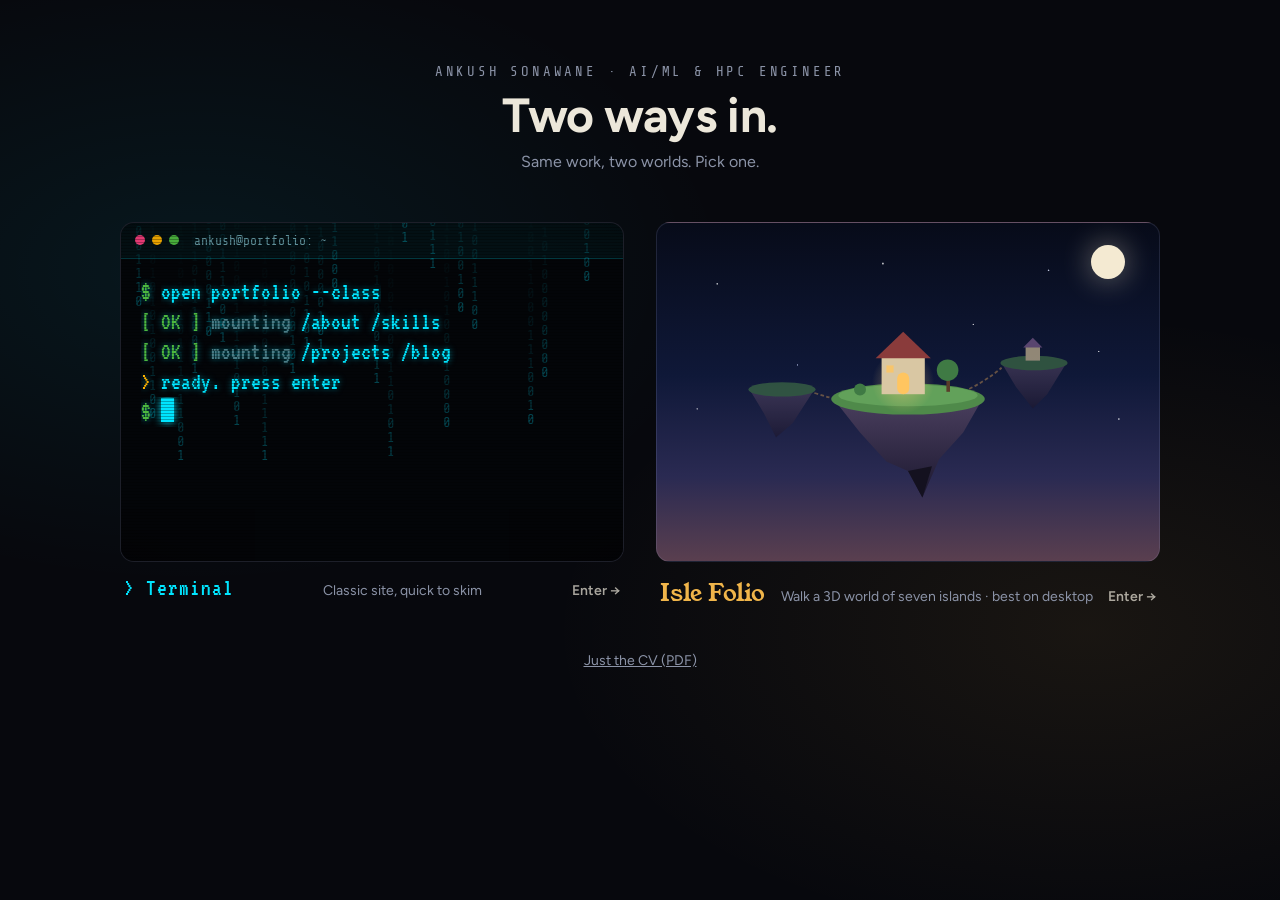
==== commit 089381aa: "isle-folio a 3d world and unified gateway" ====
--- a/index.html
+++ b/index.html
@@ -1,56 +1,184 @@
-<!DOCTYPE html>
-<html lang="en" data-theme="dark">
+<!doctype html>
+<!-- Gateway: pick the classic terminal portfolio or the 3D Isle Folio. Text is static so link previews can read it. -->
+<html lang="en">
 <head>
-  <meta charset="UTF-8" />
-  <meta name="viewport" content="width=device-width, initial-scale=1.0" />
-  <meta name="description" content="Ankush Sonawane — AI/ML Engineer, GenAI & HPC." />
-  <title>Ankush — AI/ML Engineer</title>
+<meta charset="utf-8">
+<meta name="viewport" content="width=device-width,initial-scale=1,viewport-fit=cover">
+<title>Ankush Sonawane — Portfolio</title>
+<meta name="description" content="Ankush Sonawane, AI/ML & HPC engineer. Pick a way in: a retro terminal portfolio or a walkable 3D world.">
+<meta property="og:type" content="website">
+<meta property="og:title" content="Ankush Sonawane — Portfolio">
+<meta property="og:description" content="AI/ML & HPC engineer. Pick a way in: a retro terminal or a walkable 3D world of floating islands.">
+<!-- ponytail: relative og:image; most link scrapers need an absolute URL, set it once the site has a domain -->
+<meta property="og:image" content="shared/og.png">
+<meta name="twitter:card" content="summary_large_image">
+<link rel="icon" type="image/png" href="shared/favicon.png">
+<link rel="preconnect" href="https://fonts.googleapis.com">
+<link rel="preconnect" href="https://fonts.gstatic.com" crossorigin>
+<link rel="stylesheet" href="https://fonts.googleapis.com/css2?family=VT323&family=Share+Tech+Mono&family=Young+Serif&family=Figtree:wght@400;600;700&display=swap">
+<style>
+:root{--bg:#07080d;--ink:#ece7da;--muted:#8b93a7;--line:rgba(173,186,222,.14);
+  --teal:#00e5ff;--green:#4db840;--amber:#ffb300;--pink:#ff4081;
+  --night:#0a0f1e;--ember:#f0b54a}
+*{box-sizing:border-box;margin:0}
+html,body{min-height:100%}
+body{background:var(--bg);color:var(--ink);font:16px/1.5 Figtree,system-ui,sans-serif;
+  background-image:radial-gradient(60% 50% at 15% 30%,rgba(0,229,255,.07),transparent 70%),radial-gradient(60% 50% at 85% 70%,rgba(240,181,74,.08),transparent 70%);
+  display:grid;place-items:center;padding:clamp(24px,6vw,64px) 16px}
+main{width:100%;max-width:1040px}
+header{text-align:center;margin-bottom:clamp(28px,5vw,48px)}
+.kicker{font:14px 'Share Tech Mono',monospace;letter-spacing:.2em;text-transform:uppercase;color:var(--muted)}
+h1{font:700 clamp(30px,5vw,48px)/1.1 Figtree,sans-serif;margin:10px 0 8px;letter-spacing:-.01em}
+.sub{color:var(--muted)}
+.doors{display:grid;gap:24px;grid-template-columns:1fr}
+@media (min-width:760px){.doors{grid-template-columns:1fr 1fr;gap:32px}}
 
-  <link rel="preconnect" href="https://fonts.googleapis.com" />
-  <link rel="preconnect" href="https://fonts.gstatic.com" crossorigin />
-  <link href="https://fonts.googleapis.com/css2?family=Share+Tech+Mono&family=Press+Start+2P&family=VT323&family=Space+Grotesk:wght@500;600;700&family=Archivo+Black&display=swap" rel="stylesheet" />
+.door{display:block;text-decoration:none;color:inherit;border-radius:18px;outline:none;transition:transform .35s cubic-bezier(.2,.8,.2,1)}
+.door:hover,.door:focus-visible{transform:translateY(-6px)}
+.screen{position:relative;height:clamp(260px,34vw,340px);border-radius:14px;overflow:hidden;border:1px solid var(--line);transition:box-shadow .35s,border-color .35s}
+.cap{display:flex;justify-content:space-between;align-items:baseline;gap:12px;padding:14px 4px 0;flex-wrap:wrap}
+.cap small{color:var(--muted);font-size:14px}
+.go{font-weight:600;font-size:14px;white-space:nowrap;opacity:.7;transition:opacity .3s,transform .3s}
+.door:hover .go,.door:focus-visible .go{opacity:1;transform:translateX(4px)}
 
-  <link rel="stylesheet" href="./css/base.css" />
-  <link rel="stylesheet" href="./css/layout.css" />
-  <link rel="stylesheet" href="./css/components.css" />
-  <link rel="stylesheet" href="./css/sections.css" />
-  <link rel="stylesheet" href="./css/animations.css" />
-  <link rel="stylesheet" href="./css/theme-light.css" />
+/* ---- terminal door ---- */
+.term .screen{background:#05060a;font-family:VT323,monospace;color:var(--teal)}
+.term canvas{position:absolute;inset:0;width:100%;height:100%;opacity:.28}
+.term .screen::after{content:"";position:absolute;inset:0;pointer-events:none;
+  background:repeating-linear-gradient(0deg,rgba(0,0,0,.28) 0 1px,transparent 1px 3px),radial-gradient(120% 90% at 50% 50%,transparent 55%,rgba(0,0,0,.65))}
+.bar{position:relative;display:flex;gap:7px;align-items:center;padding:10px 14px;border-bottom:1px solid rgba(0,229,255,.18);background:rgba(0,229,255,.05);font:13px 'Share Tech Mono',monospace;color:#5e8f99}
+.bar i{width:10px;height:10px;border-radius:50%;background:var(--pink)}.bar i+i{background:var(--amber)}.bar i+i+i{background:var(--green);margin-right:8px}
+.out{position:relative;padding:18px 20px;font-size:clamp(20px,2.3vw,24px);line-height:1.25;text-shadow:0 0 6px rgba(0,229,255,.55)}
+.out p{white-space:nowrap;overflow:hidden}
+.ps{color:var(--green)}.ok{color:var(--green)}.dim{color:#4a7d87}.amb{color:var(--amber)}
+.typed{display:inline-block;vertical-align:bottom;width:0;overflow:hidden;animation:type 1.4s steps(22) .4s forwards}
+.l2,.l3,.l4,.l5{opacity:0;animation:show 0s forwards}
+.l2{animation-delay:2s}.l3{animation-delay:2.3s}.l4{animation-delay:2.6s}.l5{animation-delay:3s}
+.cur{display:inline-block;width:.55em;height:1em;background:var(--teal);vertical-align:-.12em;animation:blink 1s steps(1) infinite;box-shadow:0 0 8px var(--teal)}
+@keyframes type{to{width:22ch}}
+@keyframes show{to{opacity:1}}
+@keyframes blink{50%{opacity:0}}
+.term:hover .screen,.term:focus-visible .screen{border-color:rgba(0,229,255,.6);box-shadow:0 0 0 1px rgba(0,229,255,.25),0 0 40px rgba(0,229,255,.25)}
+.term:hover .out,.term:focus-visible .out{animation:flicker 2.5s infinite}
+@keyframes flicker{0%,100%{opacity:1}3%{opacity:.82}6%{opacity:1}48%{opacity:.94}50%{opacity:1}}
+.term .cap b{font:24px VT323,monospace;color:var(--teal);letter-spacing:.04em}
 
-  <script>
-    /* Apply saved theme before first paint to prevent flash */
-    (function () {
-      try {
-        var t = localStorage.getItem('site-theme');
-        if (t === 'light') document.documentElement.setAttribute('data-theme', 'light');
-      } catch (e) {}
-    })();
-  </script>
+/* ---- island door ---- */
+.isle .screen{background:linear-gradient(#070b19 0%,#0f1838 45%,#2a2a52 75%,#5a3f4f 100%)}
+.stars{position:absolute;inset:0;background-image:
+  radial-gradient(1.2px 1.2px at 12% 18%,#fff,transparent),radial-gradient(1px 1px at 28% 42%,#cdd6ff,transparent),
+  radial-gradient(1.4px 1.4px at 45% 12%,#fff,transparent),radial-gradient(1px 1px at 63% 30%,#fff,transparent),
+  radial-gradient(1.2px 1.2px at 78% 14%,#dfe5ff,transparent),radial-gradient(1px 1px at 88% 38%,#fff,transparent),
+  radial-gradient(1px 1px at 8% 55%,#fff,transparent),radial-gradient(1.2px 1.2px at 92% 58%,#fff,transparent);
+  animation:twinkle 4s ease-in-out infinite alternate}
+.moon{position:absolute;top:22px;right:34px;width:34px;height:34px;border-radius:50%;background:#f4ead2;box-shadow:0 0 30px rgba(244,234,210,.45)}
+.cloud{position:absolute;height:14px;border-radius:999px;background:rgba(220,226,255,.12);filter:blur(2px)}
+.c1{width:120px;top:58%;left:-130px;animation:drift 26s linear infinite}
+.c2{width:80px;top:30%;left:-90px;animation:drift 34s linear -14s infinite}
+.isle svg{position:absolute;left:50%;top:52%;width:min(78%,360px);transform:translate(-50%,-50%);overflow:visible}
+.isle .main{animation:bob 5s ease-in-out infinite}
+.isle .far{animation:bob 6s ease-in-out -2s infinite}
+.glow{opacity:.45;transition:opacity .4s}
+.isle:hover .glow,.isle:focus-visible .glow{opacity:1}
+.isle:hover .screen,.isle:focus-visible .screen{border-color:rgba(240,181,74,.55);box-shadow:0 0 0 1px rgba(240,181,74,.2),0 0 44px rgba(240,181,74,.22)}
+.isle:hover .main,.isle:focus-visible .main{animation-duration:2.6s}
+@keyframes bob{50%{transform:translateY(-8px)}}
+@keyframes drift{to{transform:translateX(calc(100vw + 260px))}}
+@keyframes twinkle{to{opacity:.55}}
+.isle .cap b{font:400 24px 'Young Serif',serif;color:var(--ember)}
+.note{margin-top:8px;color:var(--ember);font-size:14px}
 
-  <link rel="icon" type="image/png" href="./favicorn.png" />
+.door:focus-visible .screen{outline:2px solid var(--ink);outline-offset:4px}
+footer{margin-top:40px;text-align:center;font-size:14px;color:var(--muted)}
+footer a{color:inherit}
+@media (prefers-reduced-motion:reduce){*,*::before,*::after{animation:none!important;transition:none!important}
+  .typed{width:22ch}.l2,.l3,.l4,.l5{opacity:1}}
+</style>
 </head>
 <body>
-
-<canvas id="rain-canvas"></canvas>
-
-<div id="app">
-  <header id="header">
-    <div style="color:var(--text-dim);font-family:var(--font-mono);font-size:12px">
-      Booting terminal<span class="cursor"></span>
-    </div>
+<main>
+  <header>
+    <p class="kicker">Ankush Sonawane · AI/ML &amp; HPC engineer</p>
+    <h1>Two ways in.</h1>
+    <p class="sub">Same work, two worlds. Pick one.</p>
   </header>
 
-  <nav id="nav"></nav>
+  <div class="doors">
+    <a class="door term" href="static-portfolio/" aria-label="Enter the classic terminal portfolio">
+      <div class="screen" aria-hidden="true">
+        <canvas id="rain"></canvas>
+        <div class="bar"><i></i><i></i><i></i>ankush@portfolio: ~</div>
+        <div class="out">
+          <p><span class="ps">$</span> <span class="typed">open portfolio --classic</span></p>
+          <p class="l2"><span class="ok">[ OK ]</span> <span class="dim">mounting</span> /about /skills</p>
+          <p class="l3"><span class="ok">[ OK ]</span> <span class="dim">mounting</span> /projects /blog</p>
+          <p class="l4"><span class="amb">&gt;</span> ready. press enter</p>
+          <p class="l5"><span class="ps">$</span> <span class="cur"></span></p>
+        </div>
+      </div>
+      <div class="cap"><b>&gt; Terminal</b><small>Classic site, quick to skim</small><span class="go">Enter →</span></div>
+    </a>
 
-  <main id="main"></main>
+    <a class="door isle" href="isle-folio/" aria-label="Enter Isle Folio, the walkable 3D portfolio">
+      <div class="screen" aria-hidden="true">
+        <div class="stars"></div><div class="moon"></div>
+        <div class="cloud c1"></div><div class="cloud c2"></div>
+        <svg viewBox="0 0 300 200">
+          <defs>
+            <radialGradient id="dg"><stop offset="0" stop-color="#ffd27a"/><stop offset="1" stop-color="#ffd27a" stop-opacity="0"/></radialGradient>
+            <linearGradient id="rk" x1="0" x2="0" y1="0" y2="1"><stop offset="0" stop-color="#4a3f5e"/><stop offset="1" stop-color="#1c1830"/></linearGradient>
+          </defs>
+          <g class="far" opacity=".7">
+            <path d="M18 92 L72 92 L54 120 L40 132 L30 112 Z" fill="url(#rk)"/>
+            <ellipse cx="45" cy="92" rx="28" ry="6" fill="#3d6b45"/>
+            <path d="M228 70 L282 70 L266 96 L254 108 L240 90 Z" fill="url(#rk)"/>
+            <ellipse cx="255" cy="70" rx="28" ry="6" fill="#3d6b45"/>
+            <rect x="248" y="56" width="12" height="12" fill="#c9b893"/><path d="M246 57 L254 49 L262 57 Z" fill="#7a5a8a"/>
+            <path d="M72 95 Q100 104 108 100" stroke="#8a6a4a" stroke-width="1.5" fill="none" stroke-dasharray="3 2"/>
+            <path d="M192 96 Q214 86 228 74" stroke="#8a6a4a" stroke-width="1.5" fill="none" stroke-dasharray="3 2"/>
+          </g>
+          <g class="main">
+            <path d="M88 100 L212 100 L196 128 L176 150 L162 182 L150 160 L132 152 L110 128 Z" fill="url(#rk)"/>
+            <path d="M150 160 L162 182 L170 156 Z" fill="#14111f"/>
+            <ellipse cx="150" cy="100" rx="64" ry="13" fill="#4f8a4a"/>
+            <ellipse cx="150" cy="97" rx="58" ry="9" fill="#62a15a"/>
+            <circle class="glow" cx="146" cy="86" r="26" fill="url(#dg)"/>
+            <rect x="128" y="64" width="36" height="32" fill="#d9c7a3"/>
+            <path d="M123 66 L146 44 L169 66 Z" fill="#8a3b3b"/>
+            <rect x="141" y="78" width="10" height="18" rx="5" fill="#ffc560"/>
+            <rect x="132" y="72" width="6" height="6" fill="#ffc560" opacity=".8"/>
+            <rect x="182" y="80" width="3" height="14" fill="#5a3d2a"/><circle cx="183" cy="76" r="9" fill="#3f7a44"/>
+            <circle cx="110" cy="92" r="5" fill="#3f7a44"/>
+          </g>
+        </svg>
+      </div>
+      <div class="cap"><b>Isle Folio</b><small>Walk a 3D world of seven islands · best on desktop</small><span class="go">Enter →</span></div>
+      <p class="note" id="nogl" hidden>Your browser can't run 3D, so this opens as plain text. The Terminal site is the better pick here.</p>
+    </a>
+  </div>
 
-  <aside id="sidebar"></aside>
+  <footer><a href="shared/resume/Ankush_Sonawane_Resume.pdf">Just the CV (PDF)</a></footer>
+</main>
 
-  <footer id="footer"></footer>
-</div>
+<script>
+// No WebGL means Isle Folio falls back to text, so say so on its card.
+try { var c = document.createElement('canvas'); if(!(c.getContext('webgl') || c.getContext('experimental-webgl'))) throw 0; }
+catch(e){ document.getElementById('nogl').hidden = false; }
 
-<script src="./js/rain.js"></script>
-<script src="./js/render.js"></script>
-<script src="./js/app.js"></script>
+// Matrix rain behind the terminal card, like static-portfolio/js/rain.js but tiny.
+(function(){
+  var cv = document.getElementById('rain'), g = cv.getContext('2d'), fs = 14, drops = [];
+  var still = matchMedia('(prefers-reduced-motion: reduce)').matches;
+  function size(){ cv.width = cv.offsetWidth; cv.height = cv.offsetHeight; drops = Array.from({length: Math.ceil(cv.width/fs)}, () => Math.random()*-40); }
+  function tick(){
+    g.fillStyle = 'rgba(5,6,10,.18)'; g.fillRect(0, 0, cv.width, cv.height);
+    g.fillStyle = '#00e5ff'; g.font = fs + 'px "Share Tech Mono",monospace';
+    drops.forEach((y, i) => { g.fillText(Math.random() < .5 ? '0' : '1', i*fs, y*fs); drops[i] = y*fs > cv.height && Math.random() > .97 ? 0 : y + 1; });
+  }
+  size(); addEventListener('resize', size);
+  if(still){ for(var i = 0; i < 40; i++) tick(); return; }
+  setInterval(tick, 70);
+})();
+</script>
 </body>
 </html>
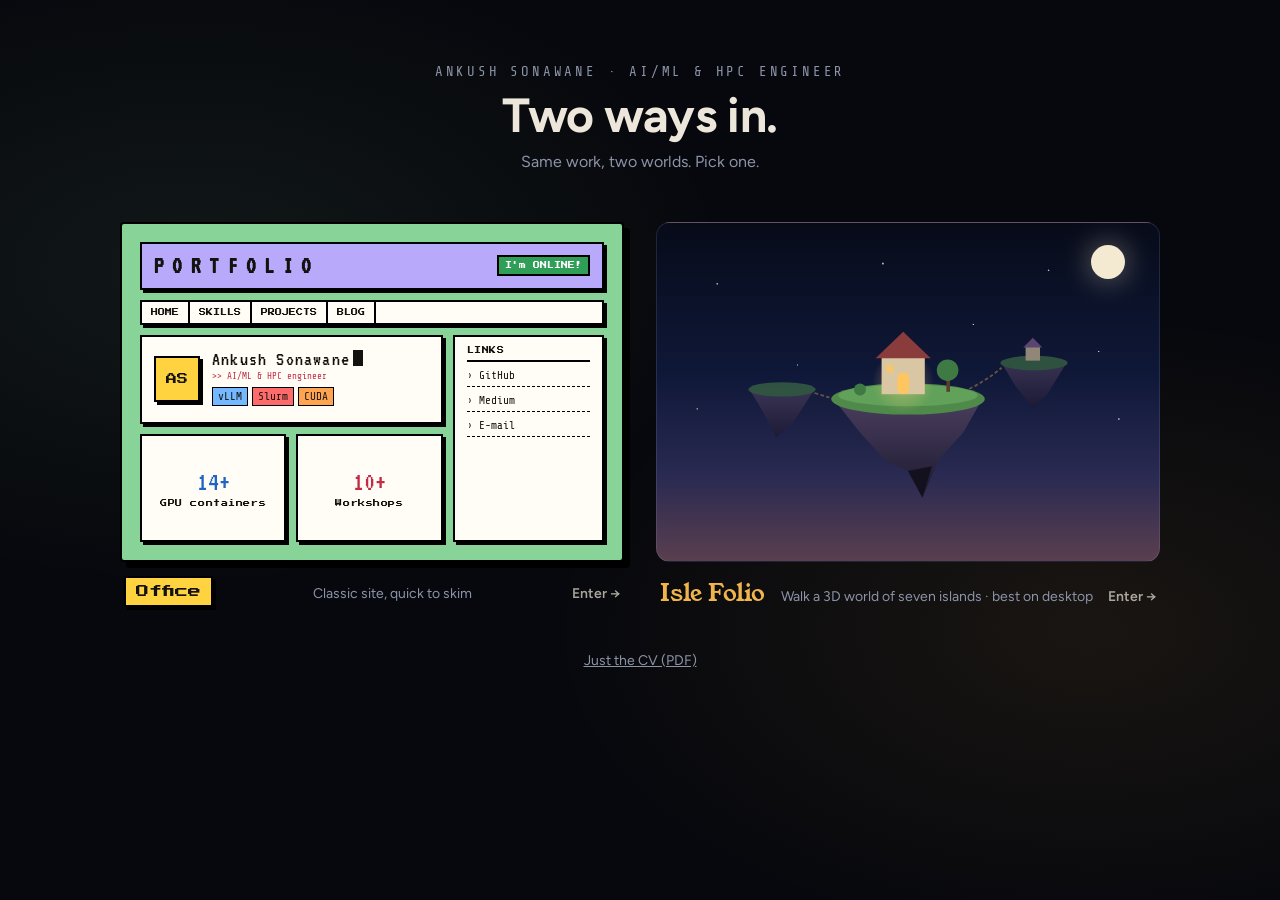
==== commit cb79958a: "Office only: drop the dark Nexus theme; gateway previews the Office look static-portfolio - Fixed to" ====
--- a/index.html
+++ b/index.html
@@ -1,29 +1,28 @@
 <!doctype html>
-<!-- Gateway: pick the classic terminal portfolio or the 3D Isle Folio. Text is static so link previews can read it. -->
+<!-- Gateway: pick the classic Office portfolio or the 3D Isle Folio. Text is static so link previews can read it. -->
 <html lang="en">
 <head>
 <meta charset="utf-8">
 <meta name="viewport" content="width=device-width,initial-scale=1,viewport-fit=cover">
 <title>Ankush Sonawane — Portfolio</title>
-<meta name="description" content="Ankush Sonawane, AI/ML & HPC engineer. Pick a way in: a retro terminal portfolio or a walkable 3D world.">
+<meta name="description" content="Ankush Sonawane, AI/ML & HPC engineer. Pick a way in: a bold, flat classic portfolio or a walkable 3D world.">
 <meta property="og:type" content="website">
 <meta property="og:title" content="Ankush Sonawane — Portfolio">
-<meta property="og:description" content="AI/ML & HPC engineer. Pick a way in: a retro terminal or a walkable 3D world of floating islands.">
+<meta property="og:description" content="AI/ML & HPC engineer. Pick a way in: a bold, flat classic site or a walkable 3D world of floating islands.">
 <!-- ponytail: relative og:image; most link scrapers need an absolute URL, set it once the site has a domain -->
 <meta property="og:image" content="shared/og.png">
 <meta name="twitter:card" content="summary_large_image">
 <link rel="icon" type="image/png" href="shared/favicon.png">
 <link rel="preconnect" href="https://fonts.googleapis.com">
 <link rel="preconnect" href="https://fonts.gstatic.com" crossorigin>
-<link rel="stylesheet" href="https://fonts.googleapis.com/css2?family=VT323&family=Share+Tech+Mono&family=Young+Serif&family=Figtree:wght@400;600;700&display=swap">
+<link rel="stylesheet" href="https://fonts.googleapis.com/css2?family=VT323&family=Share+Tech+Mono&family=Press+Start+2P&family=Space+Grotesk:wght@700&family=Young+Serif&family=Figtree:wght@400;600;700&display=swap">
 <style>
 :root{--bg:#07080d;--ink:#ece7da;--muted:#8b93a7;--line:rgba(173,186,222,.14);
-  --teal:#00e5ff;--green:#4db840;--amber:#ffb300;--pink:#ff4081;
-  --night:#0a0f1e;--ember:#f0b54a}
+  --ember:#f0b54a}
 *{box-sizing:border-box;margin:0}
 html,body{min-height:100%}
 body{background:var(--bg);color:var(--ink);font:16px/1.5 Figtree,system-ui,sans-serif;
-  background-image:radial-gradient(60% 50% at 15% 30%,rgba(0,229,255,.07),transparent 70%),radial-gradient(60% 50% at 85% 70%,rgba(240,181,74,.08),transparent 70%);
+  background-image:radial-gradient(60% 50% at 15% 30%,rgba(136,212,152,.08),transparent 70%),radial-gradient(60% 50% at 85% 70%,rgba(240,181,74,.08),transparent 70%);
   display:grid;place-items:center;padding:clamp(24px,6vw,64px) 16px}
 main{width:100%;max-width:1040px}
 header{text-align:center;margin-bottom:clamp(28px,5vw,48px)}
@@ -41,27 +40,43 @@
 .go{font-weight:600;font-size:14px;white-space:nowrap;opacity:.7;transition:opacity .3s,transform .3s}
 .door:hover .go,.door:focus-visible .go{opacity:1;transform:translateX(4px)}
 
-/* ---- terminal door ---- */
-.term .screen{background:#05060a;font-family:VT323,monospace;color:var(--teal)}
-.term canvas{position:absolute;inset:0;width:100%;height:100%;opacity:.28}
-.term .screen::after{content:"";position:absolute;inset:0;pointer-events:none;
-  background:repeating-linear-gradient(0deg,rgba(0,0,0,.28) 0 1px,transparent 1px 3px),radial-gradient(120% 90% at 50% 50%,transparent 55%,rgba(0,0,0,.65))}
-.bar{position:relative;display:flex;gap:7px;align-items:center;padding:10px 14px;border-bottom:1px solid rgba(0,229,255,.18);background:rgba(0,229,255,.05);font:13px 'Share Tech Mono',monospace;color:#5e8f99}
-.bar i{width:10px;height:10px;border-radius:50%;background:var(--pink)}.bar i+i{background:var(--amber)}.bar i+i+i{background:var(--green);margin-right:8px}
-.out{position:relative;padding:18px 20px;font-size:clamp(20px,2.3vw,24px);line-height:1.25;text-shadow:0 0 6px rgba(0,229,255,.55)}
-.out p{white-space:nowrap;overflow:hidden}
-.ps{color:var(--green)}.ok{color:var(--green)}.dim{color:#4a7d87}.amb{color:var(--amber)}
-.typed{display:inline-block;vertical-align:bottom;width:0;overflow:hidden;animation:type 1.4s steps(22) .4s forwards}
-.l2,.l3,.l4,.l5{opacity:0;animation:show 0s forwards}
-.l2{animation-delay:2s}.l3{animation-delay:2.3s}.l4{animation-delay:2.6s}.l5{animation-delay:3s}
-.cur{display:inline-block;width:.55em;height:1em;background:var(--teal);vertical-align:-.12em;animation:blink 1s steps(1) infinite;box-shadow:0 0 8px var(--teal)}
-@keyframes type{to{width:22ch}}
-@keyframes show{to{opacity:1}}
+/* ---- office door: a mini of static-portfolio's neubrutalist "Office" look ---- */
+.office .screen{background:#88D498;border:2.5px solid #000;border-radius:4px;box-shadow:6px 6px 0 #000;color:#14120e;
+  font:11px 'Share Tech Mono',monospace;padding:clamp(12px,2vw,18px);display:flex;flex-direction:column;gap:10px;
+  transition:transform .15s,box-shadow .15s}
+.office:hover .screen,.office:focus-visible .screen{transform:translate(-3px,-3px);box-shadow:10px 10px 0 #000}
+.office:hover,.office:focus-visible{transform:none}
+.m-box{background:#FFFDF5;border:2px solid #000;box-shadow:3px 3px 0 #000}
+.m-head{background:#B8A9FA;display:flex;justify-content:space-between;align-items:center;padding:10px 12px}
+.m-logo{font:clamp(18px,2.4vw,24px) VT323,monospace;letter-spacing:.35em;font-weight:700}
+.m-badge{font:7px 'Press Start 2P',monospace;background:#2f9e57;color:#fff;border:2px solid #000;padding:5px 6px}
+.m-nav{display:flex;font:7px 'Press Start 2P',monospace}
+.m-nav i{font-style:normal;padding:7px 9px;border-right:2px solid #000}
+.m-nav i:nth-child(1){animation:tab 6s steps(1) infinite}
+.m-nav i:nth-child(2){animation:tab 6s steps(1) -4.5s infinite}
+.m-nav i:nth-child(3){animation:tab 6s steps(1) -3s infinite}
+.m-nav i:nth-child(4){animation:tab 6s steps(1) -1.5s infinite}
+@keyframes tab{0%{background:#FFD23F}25%,100%{background:transparent}}
+.m-grid{flex:1;display:grid;grid-template-columns:2fr 1fr;grid-template-rows:auto 1fr;gap:10px;min-height:0}
+.m-profile{display:flex;gap:12px;align-items:center;padding:12px}
+.m-av{flex:none;width:46px;height:46px;display:grid;place-items:center;background:#FFD23F;border:2px solid #000;box-shadow:3px 3px 0 #000;font:11px 'Press Start 2P',monospace}
+.m-profile b{display:block;font:20px VT323,monospace;letter-spacing:.06em}
+.m-profile b::after{content:"";display:inline-block;width:.5em;height:.8em;background:#14120e;margin-left:3px;vertical-align:-.05em;animation:blink 1s steps(1) infinite}
+.m-profile small{display:block;color:#c22a45;margin:2px 0 6px}
+.m-tags em{font-style:normal;display:inline-block;padding:2px 5px;margin:0 4px 4px 0;border:1.5px solid #000;background:#74B9FF}
+.m-tags em:nth-child(2){background:#FF6B6B}.m-tags em:nth-child(3){background:#FFA552}
+.m-side{grid-row:span 2;padding:10px 12px;display:flex;flex-direction:column;gap:7px}
+.m-side b,.m-stat small{font:7px 'Press Start 2P',monospace;letter-spacing:.08em}
+.m-side b{padding-bottom:6px;border-bottom:2px solid #000}
+.m-side span{border-bottom:1.5px dashed #000;padding-bottom:4px}
+.m-stats{display:grid;grid-template-columns:1fr 1fr;gap:10px}
+.m-stat{display:grid;place-items:center;align-content:center;gap:4px;padding:8px;transition:transform .15s,box-shadow .15s}
+.m-stat b{font:28px VT323,monospace;color:#1f66c2;line-height:1}
+.m-stat+.m-stat b{color:#c22a45}
+.office:hover .m-stat,.office:focus-visible .m-stat{transform:translate(2px,2px);box-shadow:1px 1px 0 #000}
 @keyframes blink{50%{opacity:0}}
-.term:hover .screen,.term:focus-visible .screen{border-color:rgba(0,229,255,.6);box-shadow:0 0 0 1px rgba(0,229,255,.25),0 0 40px rgba(0,229,255,.25)}
-.term:hover .out,.term:focus-visible .out{animation:flicker 2.5s infinite}
-@keyframes flicker{0%,100%{opacity:1}3%{opacity:.82}6%{opacity:1}48%{opacity:.94}50%{opacity:1}}
-.term .cap b{font:24px VT323,monospace;color:var(--teal);letter-spacing:.04em}
+@media (max-width:520px){.m-stats{display:none}.m-grid{grid-template-rows:1fr}.m-side{grid-row:auto}}
+.office .cap b{font:13px 'Press Start 2P',monospace;color:#14120e;background:#FFD23F;border:2px solid #000;box-shadow:3px 3px 0 #000;padding:7px 10px}
 
 /* ---- island door ---- */
 .isle .screen{background:linear-gradient(#070b19 0%,#0f1838 45%,#2a2a52 75%,#5a3f4f 100%)}
@@ -92,7 +107,7 @@
 footer{margin-top:40px;text-align:center;font-size:14px;color:var(--muted)}
 footer a{color:inherit}
 @media (prefers-reduced-motion:reduce){*,*::before,*::after{animation:none!important;transition:none!important}
-  .typed{width:22ch}.l2,.l3,.l4,.l5{opacity:1}}
+}
 </style>
 </head>
 <body>
@@ -104,19 +119,17 @@
   </header>
 
   <div class="doors">
-    <a class="door term" href="static-portfolio/" aria-label="Enter the classic terminal portfolio">
+    <a class="door office" href="static-portfolio/" aria-label="Enter Office, the classic portfolio">
       <div class="screen" aria-hidden="true">
-        <canvas id="rain"></canvas>
-        <div class="bar"><i></i><i></i><i></i>ankush@portfolio: ~</div>
-        <div class="out">
-          <p><span class="ps">$</span> <span class="typed">open portfolio --classic</span></p>
-          <p class="l2"><span class="ok">[ OK ]</span> <span class="dim">mounting</span> /about /skills</p>
-          <p class="l3"><span class="ok">[ OK ]</span> <span class="dim">mounting</span> /projects /blog</p>
-          <p class="l4"><span class="amb">&gt;</span> ready. press enter</p>
-          <p class="l5"><span class="ps">$</span> <span class="cur"></span></p>
+        <div class="m-box m-head"><span class="m-logo">PORTFOLIO</span><span class="m-badge">I'm ONLINE!</span></div>
+        <div class="m-box m-nav"><i>HOME</i><i>SKILLS</i><i>PROJECTS</i><i>BLOG</i></div>
+        <div class="m-grid">
+          <div class="m-box m-profile"><span class="m-av">AS</span><div><b>Ankush Sonawane</b><small>&gt;&gt; AI/ML &amp; HPC engineer</small><span class="m-tags"><em>vLLM</em><em>Slurm</em><em>CUDA</em></span></div></div>
+          <div class="m-box m-side"><b>LINKS</b><span>› GitHub</span><span>› Medium</span><span>› E-mail</span></div>
+          <div class="m-stats"><div class="m-box m-stat"><b>14+</b><small>GPU containers</small></div><div class="m-box m-stat"><b>10+</b><small>Workshops</small></div></div>
         </div>
       </div>
-      <div class="cap"><b>&gt; Terminal</b><small>Classic site, quick to skim</small><span class="go">Enter →</span></div>
+      <div class="cap"><b>Office</b><small>Classic site, quick to skim</small><span class="go">Enter →</span></div>
     </a>
 
     <a class="door isle" href="isle-folio/" aria-label="Enter Isle Folio, the walkable 3D portfolio">
@@ -153,7 +166,7 @@
         </svg>
       </div>
       <div class="cap"><b>Isle Folio</b><small>Walk a 3D world of seven islands · best on desktop</small><span class="go">Enter →</span></div>
-      <p class="note" id="nogl" hidden>Your browser can't run 3D, so this opens as plain text. The Terminal site is the better pick here.</p>
+      <p class="note" id="nogl" hidden>Your browser can't run 3D, so this opens as plain text. The Office site is the better pick here.</p>
     </a>
   </div>
 
@@ -165,20 +178,6 @@
 try { var c = document.createElement('canvas'); if(!(c.getContext('webgl') || c.getContext('experimental-webgl'))) throw 0; }
 catch(e){ document.getElementById('nogl').hidden = false; }
 
-// Matrix rain behind the terminal card, like static-portfolio/js/rain.js but tiny.
-(function(){
-  var cv = document.getElementById('rain'), g = cv.getContext('2d'), fs = 14, drops = [];
-  var still = matchMedia('(prefers-reduced-motion: reduce)').matches;
-  function size(){ cv.width = cv.offsetWidth; cv.height = cv.offsetHeight; drops = Array.from({length: Math.ceil(cv.width/fs)}, () => Math.random()*-40); }
-  function tick(){
-    g.fillStyle = 'rgba(5,6,10,.18)'; g.fillRect(0, 0, cv.width, cv.height);
-    g.fillStyle = '#00e5ff'; g.font = fs + 'px "Share Tech Mono",monospace';
-    drops.forEach((y, i) => { g.fillText(Math.random() < .5 ? '0' : '1', i*fs, y*fs); drops[i] = y*fs > cv.height && Math.random() > .97 ? 0 : y + 1; });
-  }
-  size(); addEventListener('resize', size);
-  if(still){ for(var i = 0; i < 40; i++) tick(); return; }
-  setInterval(tick, 70);
-})();
 </script>
 </body>
 </html>
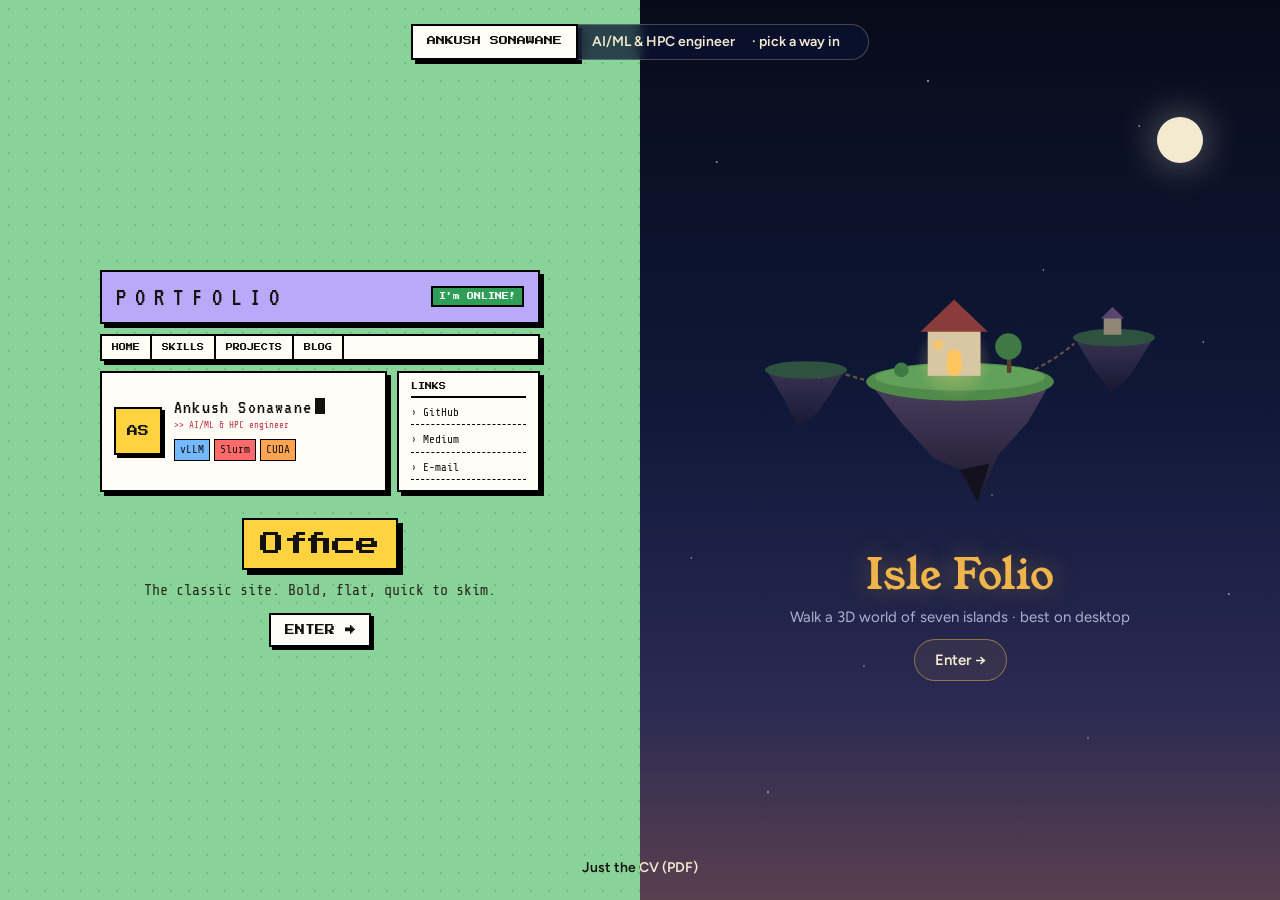
==== commit 54a26fb4: "Gateway: split screen into the two portfolios' own worlds The gateway was a generic dark page holdin" ====
--- a/index.html
+++ b/index.html
@@ -1,5 +1,5 @@
 <!doctype html>
-<!-- Gateway: pick the classic Office portfolio or the 3D Isle Folio. Text is static so link previews can read it. -->
+<!-- Gateway: the page is split into the two portfolios' own worlds, Office (left) and Isle Folio (right). Text is static so link previews can read it. -->
 <html lang="en">
 <head>
 <meta charset="utf-8">
@@ -15,169 +15,184 @@
 <link rel="icon" type="image/png" href="shared/favicon.png">
 <link rel="preconnect" href="https://fonts.googleapis.com">
 <link rel="preconnect" href="https://fonts.gstatic.com" crossorigin>
-<link rel="stylesheet" href="https://fonts.googleapis.com/css2?family=VT323&family=Share+Tech+Mono&family=Press+Start+2P&family=Space+Grotesk:wght@700&family=Young+Serif&family=Figtree:wght@400;600;700&display=swap">
+<link rel="stylesheet" href="https://fonts.googleapis.com/css2?family=VT323&family=Share+Tech+Mono&family=Press+Start+2P&family=Young+Serif&family=Figtree:wght@400;600&display=swap">
 <style>
-:root{--bg:#07080d;--ink:#ece7da;--muted:#8b93a7;--line:rgba(173,186,222,.14);
-  --ember:#f0b54a}
+:root{--ink:#14120e;--paper:#FFFDF5;--mint:#88D498;--yellow:#FFD23F;--coral:#FF6B6B;--sky:#74B9FF;--orange:#FFA552;--lav:#B8A9FA;
+  --night:#0b1230;--cream:#f4ead2;--ember:#f0b54a;--haze:#a9b2cf}
 *{box-sizing:border-box;margin:0}
-html,body{min-height:100%}
-body{background:var(--bg);color:var(--ink);font:16px/1.5 Figtree,system-ui,sans-serif;
-  background-image:radial-gradient(60% 50% at 15% 30%,rgba(136,212,152,.08),transparent 70%),radial-gradient(60% 50% at 85% 70%,rgba(240,181,74,.08),transparent 70%);
-  display:grid;place-items:center;padding:clamp(24px,6vw,64px) 16px}
-main{width:100%;max-width:1040px}
-header{text-align:center;margin-bottom:clamp(28px,5vw,48px)}
-.kicker{font:14px 'Share Tech Mono',monospace;letter-spacing:.2em;text-transform:uppercase;color:var(--muted)}
-h1{font:700 clamp(30px,5vw,48px)/1.1 Figtree,sans-serif;margin:10px 0 8px;letter-spacing:-.01em}
-.sub{color:var(--muted)}
-.doors{display:grid;gap:24px;grid-template-columns:1fr}
-@media (min-width:760px){.doors{grid-template-columns:1fr 1fr;gap:32px}}
+html,body{height:100%}
+body{background:var(--night);font:16px/1.5 Figtree,system-ui,sans-serif;overflow-x:hidden}
+.sr{position:absolute;width:1px;height:1px;overflow:hidden;clip:rect(0 0 0 0)}
 
-.door{display:block;text-decoration:none;color:inherit;border-radius:18px;outline:none;transition:transform .35s cubic-bezier(.2,.8,.2,1)}
-.door:hover,.door:focus-visible{transform:translateY(-6px)}
-.screen{position:relative;height:clamp(260px,34vw,340px);border-radius:14px;overflow:hidden;border:1px solid var(--line);transition:box-shadow .35s,border-color .35s}
-.cap{display:flex;justify-content:space-between;align-items:baseline;gap:12px;padding:14px 4px 0;flex-wrap:wrap}
-.cap small{color:var(--muted);font-size:14px}
-.go{font-weight:600;font-size:14px;white-space:nowrap;opacity:.7;transition:opacity .3s,transform .3s}
-.door:hover .go,.door:focus-visible .go{opacity:1;transform:translateX(4px)}
+.split{position:relative;display:flex;min-height:100vh;min-height:100svh}
+.half{position:relative;flex:1 1 0;min-width:0;display:flex;flex-direction:column;align-items:center;justify-content:center;
+  gap:26px;padding:96px clamp(20px,4vw,56px) 80px;text-decoration:none;overflow:hidden;outline:none;
+  transition:flex-grow .55s cubic-bezier(.2,.8,.2,1),filter .4s}
+.half:hover,.half:focus-visible{flex-grow:1.3}
+.split:hover .half:not(:hover){filter:saturate(.6) brightness(.8)}
+.label{text-align:center;display:flex;flex-direction:column;align-items:center;gap:10px}
+.go{display:inline-block;transition:transform .2s}
 
-/* ---- office door: a mini of static-portfolio's neubrutalist "Office" look ---- */
-.office .screen{background:#88D498;border:2.5px solid #000;border-radius:4px;box-shadow:6px 6px 0 #000;color:#14120e;
-  font:11px 'Share Tech Mono',monospace;padding:clamp(12px,2vw,18px);display:flex;flex-direction:column;gap:10px;
-  transition:transform .15s,box-shadow .15s}
-.office:hover .screen,.office:focus-visible .screen{transform:translate(-3px,-3px);box-shadow:10px 10px 0 #000}
-.office:hover,.office:focus-visible{transform:none}
-.m-box{background:#FFFDF5;border:2px solid #000;box-shadow:3px 3px 0 #000}
-.m-head{background:#B8A9FA;display:flex;justify-content:space-between;align-items:center;padding:10px 12px}
-.m-logo{font:clamp(18px,2.4vw,24px) VT323,monospace;letter-spacing:.35em;font-weight:700}
+/* ---- Office half: static-portfolio's neubrutalist look ---- */
+.office{background:var(--mint) radial-gradient(rgba(0,0,0,.12) 1px,transparent 1.2px) 0 0/18px 18px;color:var(--ink);font-family:'Share Tech Mono',monospace}
+.mini{width:min(100%,440px);display:flex;flex-direction:column;gap:10px;font-size:11px;transition:transform .3s}
+.office:hover .mini,.office:focus-visible .mini{transform:rotate(-1.2deg) scale(1.02)}
+.m-box{background:var(--paper);border:2px solid #000;box-shadow:4px 4px 0 #000}
+.m-head{background:var(--lav);display:flex;justify-content:space-between;align-items:center;padding:12px 14px}
+.m-logo{font:26px VT323,monospace;letter-spacing:.35em}
 .m-badge{font:7px 'Press Start 2P',monospace;background:#2f9e57;color:#fff;border:2px solid #000;padding:5px 6px}
 .m-nav{display:flex;font:7px 'Press Start 2P',monospace}
-.m-nav i{font-style:normal;padding:7px 9px;border-right:2px solid #000}
+.m-nav i{font-style:normal;padding:8px 10px;border-right:2px solid #000}
 .m-nav i:nth-child(1){animation:tab 6s steps(1) infinite}
 .m-nav i:nth-child(2){animation:tab 6s steps(1) -4.5s infinite}
 .m-nav i:nth-child(3){animation:tab 6s steps(1) -3s infinite}
 .m-nav i:nth-child(4){animation:tab 6s steps(1) -1.5s infinite}
-@keyframes tab{0%{background:#FFD23F}25%,100%{background:transparent}}
-.m-grid{flex:1;display:grid;grid-template-columns:2fr 1fr;grid-template-rows:auto 1fr;gap:10px;min-height:0}
-.m-profile{display:flex;gap:12px;align-items:center;padding:12px}
-.m-av{flex:none;width:46px;height:46px;display:grid;place-items:center;background:#FFD23F;border:2px solid #000;box-shadow:3px 3px 0 #000;font:11px 'Press Start 2P',monospace}
-.m-profile b{display:block;font:20px VT323,monospace;letter-spacing:.06em}
-.m-profile b::after{content:"";display:inline-block;width:.5em;height:.8em;background:#14120e;margin-left:3px;vertical-align:-.05em;animation:blink 1s steps(1) infinite}
+@keyframes tab{0%{background:var(--yellow)}25%,100%{background:transparent}}
+.m-grid{display:grid;grid-template-columns:2fr 1fr;gap:10px}
+.m-profile{display:flex;gap:12px;align-items:center;padding:14px 12px}
+.m-av{flex:none;width:48px;height:48px;display:grid;place-items:center;background:var(--yellow);border:2px solid #000;box-shadow:3px 3px 0 #000;font:11px 'Press Start 2P',monospace}
+.m-profile b{display:block;font:20px VT323,monospace;letter-spacing:.06em;font-weight:400}
+.m-profile b::after{content:"";display:inline-block;width:.5em;height:.8em;background:var(--ink);margin-left:3px;vertical-align:-.05em;animation:blink 1s steps(1) infinite}
 .m-profile small{display:block;color:#c22a45;margin:2px 0 6px}
-.m-tags em{font-style:normal;display:inline-block;padding:2px 5px;margin:0 4px 4px 0;border:1.5px solid #000;background:#74B9FF}
-.m-tags em:nth-child(2){background:#FF6B6B}.m-tags em:nth-child(3){background:#FFA552}
-.m-side{grid-row:span 2;padding:10px 12px;display:flex;flex-direction:column;gap:7px}
-.m-side b,.m-stat small{font:7px 'Press Start 2P',monospace;letter-spacing:.08em}
-.m-side b{padding-bottom:6px;border-bottom:2px solid #000}
-.m-side span{border-bottom:1.5px dashed #000;padding-bottom:4px}
-.m-stats{display:grid;grid-template-columns:1fr 1fr;gap:10px}
-.m-stat{display:grid;place-items:center;align-content:center;gap:4px;padding:8px;transition:transform .15s,box-shadow .15s}
-.m-stat b{font:28px VT323,monospace;color:#1f66c2;line-height:1}
-.m-stat+.m-stat b{color:#c22a45}
-.office:hover .m-stat,.office:focus-visible .m-stat{transform:translate(2px,2px);box-shadow:1px 1px 0 #000}
+.m-tags em{font-style:normal;display:inline-block;padding:2px 5px;margin:0 4px 4px 0;border:1.5px solid #000;background:var(--sky)}
+.m-tags em:nth-child(2){background:var(--coral)}.m-tags em:nth-child(3){background:var(--orange)}
+.m-side{padding:10px 12px;display:flex;flex-direction:column;gap:7px}
+.m-side b{font:7px 'Press Start 2P',monospace;padding-bottom:6px;border-bottom:2px solid #000;font-weight:400}
+.m-side span{border-bottom:1.5px dashed #000;padding-bottom:3px}
 @keyframes blink{50%{opacity:0}}
-@media (max-width:520px){.m-stats{display:none}.m-grid{grid-template-rows:1fr}.m-side{grid-row:auto}}
-.office .cap b{font:13px 'Press Start 2P',monospace;color:#14120e;background:#FFD23F;border:2px solid #000;box-shadow:3px 3px 0 #000;padding:7px 10px}
+.office h2{font:400 clamp(18px,2.2vw,24px) 'Press Start 2P',monospace;background:var(--yellow);border:2.5px solid #000;box-shadow:5px 5px 0 #000;padding:12px 16px}
+.office p{font-size:15px;color:#2b2a22}
+.office .go{font:10px 'Press Start 2P',monospace;background:var(--paper);border:2px solid #000;box-shadow:3px 3px 0 #000;padding:10px 14px}
+.office:hover .go,.office:focus-visible .go{background:var(--coral);transform:translate(2px,2px);box-shadow:1px 1px 0 #000}
 
-/* ---- island door ---- */
-.isle .screen{background:linear-gradient(#070b19 0%,#0f1838 45%,#2a2a52 75%,#5a3f4f 100%)}
+/* ---- Isle half: Isle Folio's night sky ---- */
+.isle{background:linear-gradient(#070b19 0%,#0f1838 45%,#2a2a52 78%,#5a3f4f 100%);color:var(--cream)}
 .stars{position:absolute;inset:0;background-image:
   radial-gradient(1.2px 1.2px at 12% 18%,#fff,transparent),radial-gradient(1px 1px at 28% 42%,#cdd6ff,transparent),
-  radial-gradient(1.4px 1.4px at 45% 12%,#fff,transparent),radial-gradient(1px 1px at 63% 30%,#fff,transparent),
+  radial-gradient(1.4px 1.4px at 45% 9%,#fff,transparent),radial-gradient(1px 1px at 63% 30%,#fff,transparent),
   radial-gradient(1.2px 1.2px at 78% 14%,#dfe5ff,transparent),radial-gradient(1px 1px at 88% 38%,#fff,transparent),
-  radial-gradient(1px 1px at 8% 55%,#fff,transparent),radial-gradient(1.2px 1.2px at 92% 58%,#fff,transparent);
+  radial-gradient(1px 1px at 8% 62%,#fff,transparent),radial-gradient(1.2px 1.2px at 92% 66%,#fff,transparent),
+  radial-gradient(1px 1px at 35% 74%,#dfe5ff,transparent),radial-gradient(1px 1px at 70% 82%,#fff,transparent),
+  radial-gradient(1.3px 1.3px at 20% 88%,#fff,transparent),radial-gradient(1px 1px at 55% 55%,#cdd6ff,transparent);
   animation:twinkle 4s ease-in-out infinite alternate}
-.moon{position:absolute;top:22px;right:34px;width:34px;height:34px;border-radius:50%;background:#f4ead2;box-shadow:0 0 30px rgba(244,234,210,.45)}
-.cloud{position:absolute;height:14px;border-radius:999px;background:rgba(220,226,255,.12);filter:blur(2px)}
-.c1{width:120px;top:58%;left:-130px;animation:drift 26s linear infinite}
-.c2{width:80px;top:30%;left:-90px;animation:drift 34s linear -14s infinite}
-.isle svg{position:absolute;left:50%;top:52%;width:min(78%,360px);transform:translate(-50%,-50%);overflow:visible}
+.moon{position:absolute;top:13%;right:12%;width:46px;height:46px;border-radius:50%;background:var(--cream);box-shadow:0 0 40px rgba(244,234,210,.45)}
+.cloud{position:absolute;height:16px;border-radius:999px;background:rgba(220,226,255,.12);filter:blur(2px)}
+.c1{width:140px;top:62%;left:-150px;animation:drift 30s linear infinite}
+.c2{width:90px;top:28%;left:-100px;animation:drift 38s linear -16s infinite}
+.isle svg{position:relative;width:min(100%,440px);overflow:visible}
 .isle .main{animation:bob 5s ease-in-out infinite}
 .isle .far{animation:bob 6s ease-in-out -2s infinite}
 .glow{opacity:.45;transition:opacity .4s}
 .isle:hover .glow,.isle:focus-visible .glow{opacity:1}
-.isle:hover .screen,.isle:focus-visible .screen{border-color:rgba(240,181,74,.55);box-shadow:0 0 0 1px rgba(240,181,74,.2),0 0 44px rgba(240,181,74,.22)}
 .isle:hover .main,.isle:focus-visible .main{animation-duration:2.6s}
 @keyframes bob{50%{transform:translateY(-8px)}}
-@keyframes drift{to{transform:translateX(calc(100vw + 260px))}}
+@keyframes drift{to{transform:translateX(calc(60vw + 300px))}}
 @keyframes twinkle{to{opacity:.55}}
-.isle .cap b{font:400 24px 'Young Serif',serif;color:var(--ember)}
-.note{margin-top:8px;color:var(--ember);font-size:14px}
+.isle .label{position:relative}
+.isle h2{font:400 clamp(30px,3.6vw,42px)/1 'Young Serif',serif;color:var(--ember);text-shadow:0 0 24px rgba(240,181,74,.35)}
+.isle p{font-size:15px;color:var(--haze)}
+.isle .go{font-weight:600;font-size:15px;color:var(--cream);border:1px solid rgba(240,181,74,.5);border-radius:999px;padding:9px 20px;background:rgba(240,181,74,.08);transition:transform .2s,box-shadow .3s,background .3s}
+.isle:hover .go,.isle:focus-visible .go{background:rgba(240,181,74,.18);box-shadow:0 0 24px rgba(240,181,74,.35);transform:translateX(4px)}
+.note{color:var(--ember);font-size:14px;max-width:34ch}
 
-.door:focus-visible .screen{outline:2px solid var(--ink);outline-offset:4px}
-footer{margin-top:40px;text-align:center;font-size:14px;color:var(--muted)}
-footer a{color:inherit}
-@media (prefers-reduced-motion:reduce){*,*::before,*::after{animation:none!important;transition:none!important}
+/* ---- the seam: name across the top, CV across the bottom ---- */
+.who,.cv{position:absolute;left:50%;transform:translateX(-50%);z-index:2;display:flex;white-space:nowrap}
+.who,.cv{transition:left .55s cubic-bezier(.2,.8,.2,1)}
+.split:has(.office:hover) :is(.who,.cv),.split:has(.office:focus-visible) :is(.who,.cv){left:56.52%}  /* seam at 1.3/2.3 */
+.split:has(.isle:hover) :is(.who,.cv),.split:has(.isle:focus-visible) :is(.who,.cv){left:43.48%}
+.who{top:24px}
+.who span{padding:9px 14px}
+.who .a{font:9px/1.4 'Press Start 2P',monospace;color:var(--ink);background:var(--paper);border:2px solid #000;box-shadow:4px 4px 0 #000}
+.who .b{font:600 14px/1.15 Figtree,sans-serif;color:var(--cream);background:rgba(11,18,48,.75);border:1px solid rgba(244,234,210,.25);border-left:0;border-radius:0 999px 999px 0;backdrop-filter:blur(6px)}
+.cv{bottom:22px;font-size:14px;font-weight:600;text-decoration:underline;text-underline-offset:3px;
+  background:linear-gradient(90deg,var(--ink) 50%,var(--cream) 50%);-webkit-background-clip:text;background-clip:text;color:transparent}
+
+@media (max-width:760px){
+  .split{flex-direction:column}
+  .half{flex:none;padding:76px 20px 48px;gap:20px}
+  .half:hover,.half:focus-visible{flex-grow:1}
+  .split:hover .half:not(:hover){filter:none}
+  .who,.cv,.split:has(.half:hover) :is(.who,.cv){left:50%}
+  .who{top:16px}
+  .who span{padding:8px 10px}
+  .who .a{font-size:8px}.who .b{font-size:13px}.x{display:none}
+  .moon{top:22px;right:22px;width:34px;height:34px}
+  .isle{padding-top:48px}
+  .cv{background:none;color:var(--cream)}
+  .isle{padding-bottom:72px}
+  .m-side{display:none}.m-grid{grid-template-columns:1fr}
 }
+.half:focus-visible{outline:3px solid var(--yellow);outline-offset:-6px}
+@media (prefers-reduced-motion:reduce){*,*::before,*::after{animation:none!important;transition:none!important}}
 </style>
 </head>
 <body>
-<main>
-  <header>
-    <p class="kicker">Ankush Sonawane · AI/ML &amp; HPC engineer</p>
-    <h1>Two ways in.</h1>
-    <p class="sub">Same work, two worlds. Pick one.</p>
-  </header>
+<h1 class="sr">Ankush Sonawane, AI/ML &amp; HPC engineer. Pick a way into the portfolio.</h1>
+<main class="split">
+  <p class="who"><span class="a">ANKUSH SONAWANE</span><span class="b">AI/ML &amp; HPC engineer<span class="x"> · pick a way in</span></span></p>
 
-  <div class="doors">
-    <a class="door office" href="static-portfolio/" aria-label="Enter Office, the classic portfolio">
-      <div class="screen" aria-hidden="true">
-        <div class="m-box m-head"><span class="m-logo">PORTFOLIO</span><span class="m-badge">I'm ONLINE!</span></div>
-        <div class="m-box m-nav"><i>HOME</i><i>SKILLS</i><i>PROJECTS</i><i>BLOG</i></div>
-        <div class="m-grid">
-          <div class="m-box m-profile"><span class="m-av">AS</span><div><b>Ankush Sonawane</b><small>&gt;&gt; AI/ML &amp; HPC engineer</small><span class="m-tags"><em>vLLM</em><em>Slurm</em><em>CUDA</em></span></div></div>
-          <div class="m-box m-side"><b>LINKS</b><span>› GitHub</span><span>› Medium</span><span>› E-mail</span></div>
-          <div class="m-stats"><div class="m-box m-stat"><b>14+</b><small>GPU containers</small></div><div class="m-box m-stat"><b>10+</b><small>Workshops</small></div></div>
-        </div>
+  <a class="half office" href="static-portfolio/" aria-label="Enter Office, the classic portfolio">
+    <div class="mini" aria-hidden="true">
+      <div class="m-box m-head"><span class="m-logo">PORTFOLIO</span><span class="m-badge">I'm ONLINE!</span></div>
+      <div class="m-box m-nav"><i>HOME</i><i>SKILLS</i><i>PROJECTS</i><i>BLOG</i></div>
+      <div class="m-grid">
+        <div class="m-box m-profile"><span class="m-av">AS</span><div><b>Ankush Sonawane</b><small>&gt;&gt; AI/ML &amp; HPC engineer</small><span class="m-tags"><em>vLLM</em><em>Slurm</em><em>CUDA</em></span></div></div>
+        <div class="m-box m-side"><b>LINKS</b><span>› GitHub</span><span>› Medium</span><span>› E-mail</span></div>
       </div>
-      <div class="cap"><b>Office</b><small>Classic site, quick to skim</small><span class="go">Enter →</span></div>
-    </a>
+    </div>
+    <div class="label">
+      <h2>Office</h2>
+      <p>The classic site. Bold, flat, quick to skim.</p>
+      <span class="go">ENTER →</span>
+    </div>
+  </a>
 
-    <a class="door isle" href="isle-folio/" aria-label="Enter Isle Folio, the walkable 3D portfolio">
-      <div class="screen" aria-hidden="true">
-        <div class="stars"></div><div class="moon"></div>
-        <div class="cloud c1"></div><div class="cloud c2"></div>
-        <svg viewBox="0 0 300 200">
-          <defs>
-            <radialGradient id="dg"><stop offset="0" stop-color="#ffd27a"/><stop offset="1" stop-color="#ffd27a" stop-opacity="0"/></radialGradient>
-            <linearGradient id="rk" x1="0" x2="0" y1="0" y2="1"><stop offset="0" stop-color="#4a3f5e"/><stop offset="1" stop-color="#1c1830"/></linearGradient>
-          </defs>
-          <g class="far" opacity=".7">
-            <path d="M18 92 L72 92 L54 120 L40 132 L30 112 Z" fill="url(#rk)"/>
-            <ellipse cx="45" cy="92" rx="28" ry="6" fill="#3d6b45"/>
-            <path d="M228 70 L282 70 L266 96 L254 108 L240 90 Z" fill="url(#rk)"/>
-            <ellipse cx="255" cy="70" rx="28" ry="6" fill="#3d6b45"/>
-            <rect x="248" y="56" width="12" height="12" fill="#c9b893"/><path d="M246 57 L254 49 L262 57 Z" fill="#7a5a8a"/>
-            <path d="M72 95 Q100 104 108 100" stroke="#8a6a4a" stroke-width="1.5" fill="none" stroke-dasharray="3 2"/>
-            <path d="M192 96 Q214 86 228 74" stroke="#8a6a4a" stroke-width="1.5" fill="none" stroke-dasharray="3 2"/>
-          </g>
-          <g class="main">
-            <path d="M88 100 L212 100 L196 128 L176 150 L162 182 L150 160 L132 152 L110 128 Z" fill="url(#rk)"/>
-            <path d="M150 160 L162 182 L170 156 Z" fill="#14111f"/>
-            <ellipse cx="150" cy="100" rx="64" ry="13" fill="#4f8a4a"/>
-            <ellipse cx="150" cy="97" rx="58" ry="9" fill="#62a15a"/>
-            <circle class="glow" cx="146" cy="86" r="26" fill="url(#dg)"/>
-            <rect x="128" y="64" width="36" height="32" fill="#d9c7a3"/>
-            <path d="M123 66 L146 44 L169 66 Z" fill="#8a3b3b"/>
-            <rect x="141" y="78" width="10" height="18" rx="5" fill="#ffc560"/>
-            <rect x="132" y="72" width="6" height="6" fill="#ffc560" opacity=".8"/>
-            <rect x="182" y="80" width="3" height="14" fill="#5a3d2a"/><circle cx="183" cy="76" r="9" fill="#3f7a44"/>
-            <circle cx="110" cy="92" r="5" fill="#3f7a44"/>
-          </g>
-        </svg>
-      </div>
-      <div class="cap"><b>Isle Folio</b><small>Walk a 3D world of seven islands · best on desktop</small><span class="go">Enter →</span></div>
-      <p class="note" id="nogl" hidden>Your browser can't run 3D, so this opens as plain text. The Office site is the better pick here.</p>
-    </a>
-  </div>
+  <a class="half isle" href="isle-folio/" aria-label="Enter Isle Folio, the walkable 3D portfolio">
+    <div class="stars" aria-hidden="true"></div><div class="moon" aria-hidden="true"></div>
+    <div class="cloud c1" aria-hidden="true"></div><div class="cloud c2" aria-hidden="true"></div>
+    <svg viewBox="0 0 300 200" aria-hidden="true">
+      <defs>
+        <radialGradient id="dg"><stop offset="0" stop-color="#ffd27a"/><stop offset="1" stop-color="#ffd27a" stop-opacity="0"/></radialGradient>
+        <linearGradient id="rk" x1="0" x2="0" y1="0" y2="1"><stop offset="0" stop-color="#4a3f5e"/><stop offset="1" stop-color="#1c1830"/></linearGradient>
+      </defs>
+      <g class="far" opacity=".7">
+        <path d="M18 92 L72 92 L54 120 L40 132 L30 112 Z" fill="url(#rk)"/>
+        <ellipse cx="45" cy="92" rx="28" ry="6" fill="#3d6b45"/>
+        <path d="M228 70 L282 70 L266 96 L254 108 L240 90 Z" fill="url(#rk)"/>
+        <ellipse cx="255" cy="70" rx="28" ry="6" fill="#3d6b45"/>
+        <rect x="248" y="56" width="12" height="12" fill="#c9b893"/><path d="M246 57 L254 49 L262 57 Z" fill="#7a5a8a"/>
+        <path d="M72 95 Q100 104 108 100" stroke="#8a6a4a" stroke-width="1.5" fill="none" stroke-dasharray="3 2"/>
+        <path d="M192 96 Q214 86 228 74" stroke="#8a6a4a" stroke-width="1.5" fill="none" stroke-dasharray="3 2"/>
+      </g>
+      <g class="main">
+        <path d="M88 100 L212 100 L196 128 L176 150 L162 182 L150 160 L132 152 L110 128 Z" fill="url(#rk)"/>
+        <path d="M150 160 L162 182 L170 156 Z" fill="#14111f"/>
+        <ellipse cx="150" cy="100" rx="64" ry="13" fill="#4f8a4a"/>
+        <ellipse cx="150" cy="97" rx="58" ry="9" fill="#62a15a"/>
+        <circle class="glow" cx="146" cy="86" r="26" fill="url(#dg)"/>
+        <rect x="128" y="64" width="36" height="32" fill="#d9c7a3"/>
+        <path d="M123 66 L146 44 L169 66 Z" fill="#8a3b3b"/>
+        <rect x="141" y="78" width="10" height="18" rx="5" fill="#ffc560"/>
+        <rect x="132" y="72" width="6" height="6" fill="#ffc560" opacity=".8"/>
+        <rect x="182" y="80" width="3" height="14" fill="#5a3d2a"/><circle cx="183" cy="76" r="9" fill="#3f7a44"/>
+        <circle cx="110" cy="92" r="5" fill="#3f7a44"/>
+      </g>
+    </svg>
+    <div class="label">
+      <h2>Isle Folio</h2>
+      <p>Walk a 3D world of seven islands · best on desktop</p>
+      <span class="go">Enter →</span>
+      <p class="note" id="nogl" hidden>Your browser can't run 3D, so this opens as plain text. Office is the better pick here.</p>
+    </div>
+  </a>
 
-  <footer><a href="shared/resume/Ankush_Sonawane_Resume.pdf">Just the CV (PDF)</a></footer>
+  <a class="cv" href="shared/resume/Ankush_Sonawane_Resume.pdf">Just the CV (PDF)</a>
 </main>
 
 <script>
-// No WebGL means Isle Folio falls back to text, so say so on its card.
+// No WebGL means Isle Folio falls back to text, so say so on its half.
 try { var c = document.createElement('canvas'); if(!(c.getContext('webgl') || c.getContext('experimental-webgl'))) throw 0; }
 catch(e){ document.getElementById('nogl').hidden = false; }
-
 </script>
 </body>
 </html>
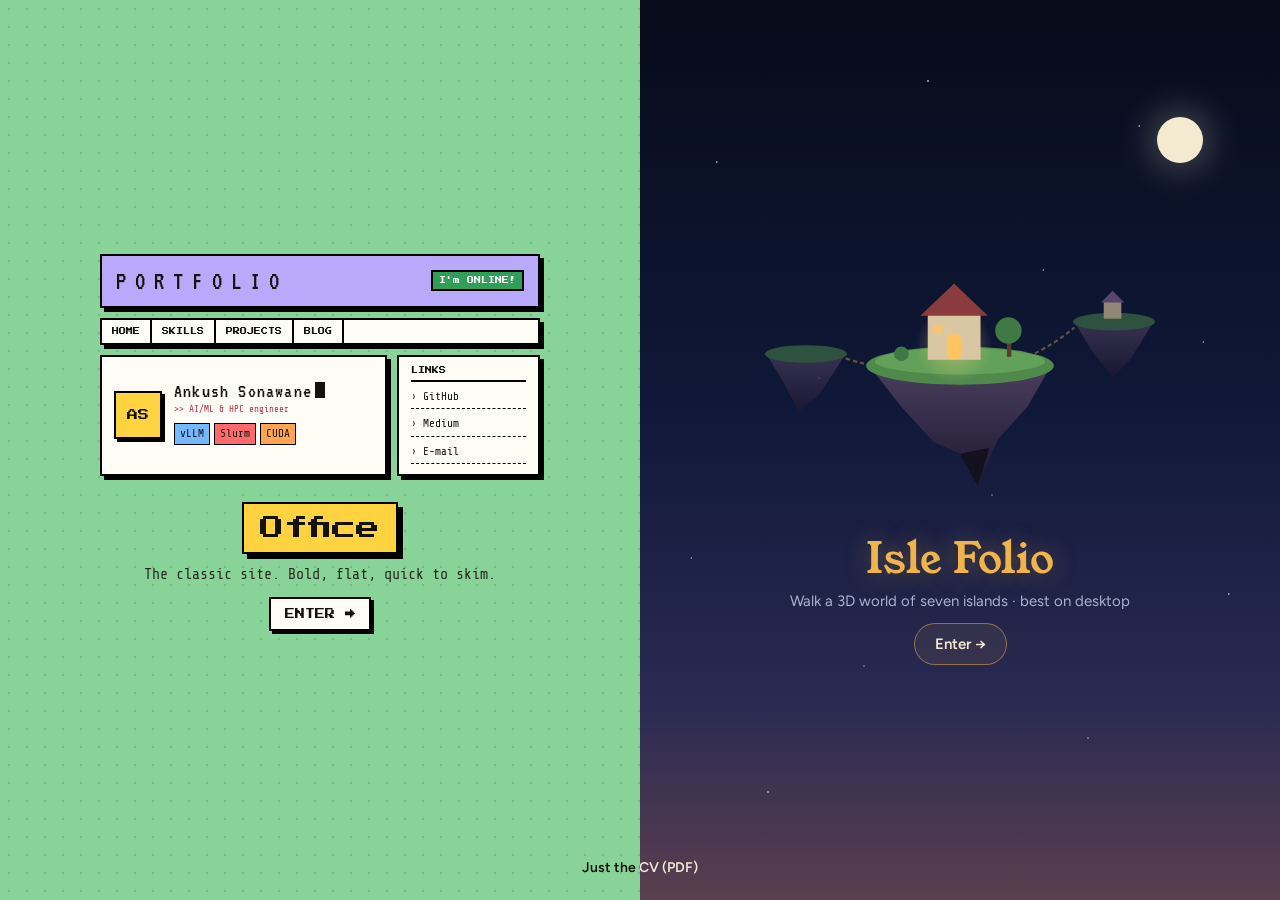
==== commit 12ebf449: "Gateway: remove the name chip from the seam Co-Authored-By: Claude Opus 5.5 <noreply@anthropic.com> " ====
--- a/index.html
+++ b/index.html
@@ -26,7 +26,7 @@
 
 .split{position:relative;display:flex;min-height:100vh;min-height:100svh}
 .half{position:relative;flex:1 1 0;min-width:0;display:flex;flex-direction:column;align-items:center;justify-content:center;
-  gap:26px;padding:96px clamp(20px,4vw,56px) 80px;text-decoration:none;overflow:hidden;outline:none;
+  gap:26px;padding:64px clamp(20px,4vw,56px) 80px;text-decoration:none;overflow:hidden;outline:none;
   transition:flex-grow .55s cubic-bezier(.2,.8,.2,1),filter .4s}
 .half:hover,.half:focus-visible{flex-grow:1.3}
 .split:hover .half:not(:hover){filter:saturate(.6) brightness(.8)}
@@ -95,29 +95,20 @@
 .isle:hover .go,.isle:focus-visible .go{background:rgba(240,181,74,.18);box-shadow:0 0 24px rgba(240,181,74,.35);transform:translateX(4px)}
 .note{color:var(--ember);font-size:14px;max-width:34ch}
 
-/* ---- the seam: name across the top, CV across the bottom ---- */
-.who,.cv{position:absolute;left:50%;transform:translateX(-50%);z-index:2;display:flex;white-space:nowrap}
-.who,.cv{transition:left .55s cubic-bezier(.2,.8,.2,1)}
-.split:has(.office:hover) :is(.who,.cv),.split:has(.office:focus-visible) :is(.who,.cv){left:56.52%}  /* seam at 1.3/2.3 */
-.split:has(.isle:hover) :is(.who,.cv),.split:has(.isle:focus-visible) :is(.who,.cv){left:43.48%}
-.who{top:24px}
-.who span{padding:9px 14px}
-.who .a{font:9px/1.4 'Press Start 2P',monospace;color:var(--ink);background:var(--paper);border:2px solid #000;box-shadow:4px 4px 0 #000}
-.who .b{font:600 14px/1.15 Figtree,sans-serif;color:var(--cream);background:rgba(11,18,48,.75);border:1px solid rgba(244,234,210,.25);border-left:0;border-radius:0 999px 999px 0;backdrop-filter:blur(6px)}
+/* ---- the seam: CV link across the bottom ---- */
+.cv{position:absolute;left:50%;transform:translateX(-50%);z-index:2;white-space:nowrap;transition:left .55s cubic-bezier(.2,.8,.2,1)}
+.split:has(.office:hover) .cv,.split:has(.office:focus-visible) .cv{left:56.52%}  /* seam at 1.3/2.3 */
+.split:has(.isle:hover) .cv,.split:has(.isle:focus-visible) .cv{left:43.48%}
 .cv{bottom:22px;font-size:14px;font-weight:600;text-decoration:underline;text-underline-offset:3px;
   background:linear-gradient(90deg,var(--ink) 50%,var(--cream) 50%);-webkit-background-clip:text;background-clip:text;color:transparent}
 
 @media (max-width:760px){
   .split{flex-direction:column}
-  .half{flex:none;padding:76px 20px 48px;gap:20px}
+  .half{flex:none;padding:48px 20px;gap:20px}
   .half:hover,.half:focus-visible{flex-grow:1}
   .split:hover .half:not(:hover){filter:none}
-  .who,.cv,.split:has(.half:hover) :is(.who,.cv){left:50%}
-  .who{top:16px}
-  .who span{padding:8px 10px}
-  .who .a{font-size:8px}.who .b{font-size:13px}.x{display:none}
+  .cv,.split:has(.half:hover) .cv{left:50%}
   .moon{top:22px;right:22px;width:34px;height:34px}
-  .isle{padding-top:48px}
   .cv{background:none;color:var(--cream)}
   .isle{padding-bottom:72px}
   .m-side{display:none}.m-grid{grid-template-columns:1fr}
@@ -129,8 +120,6 @@
 <body>
 <h1 class="sr">Ankush Sonawane, AI/ML &amp; HPC engineer. Pick a way into the portfolio.</h1>
 <main class="split">
-  <p class="who"><span class="a">ANKUSH SONAWANE</span><span class="b">AI/ML &amp; HPC engineer<span class="x"> · pick a way in</span></span></p>
-
   <a class="half office" href="static-portfolio/" aria-label="Enter Office, the classic portfolio">
     <div class="mini" aria-hidden="true">
       <div class="m-box m-head"><span class="m-logo">PORTFOLIO</span><span class="m-badge">I'm ONLINE!</span></div>
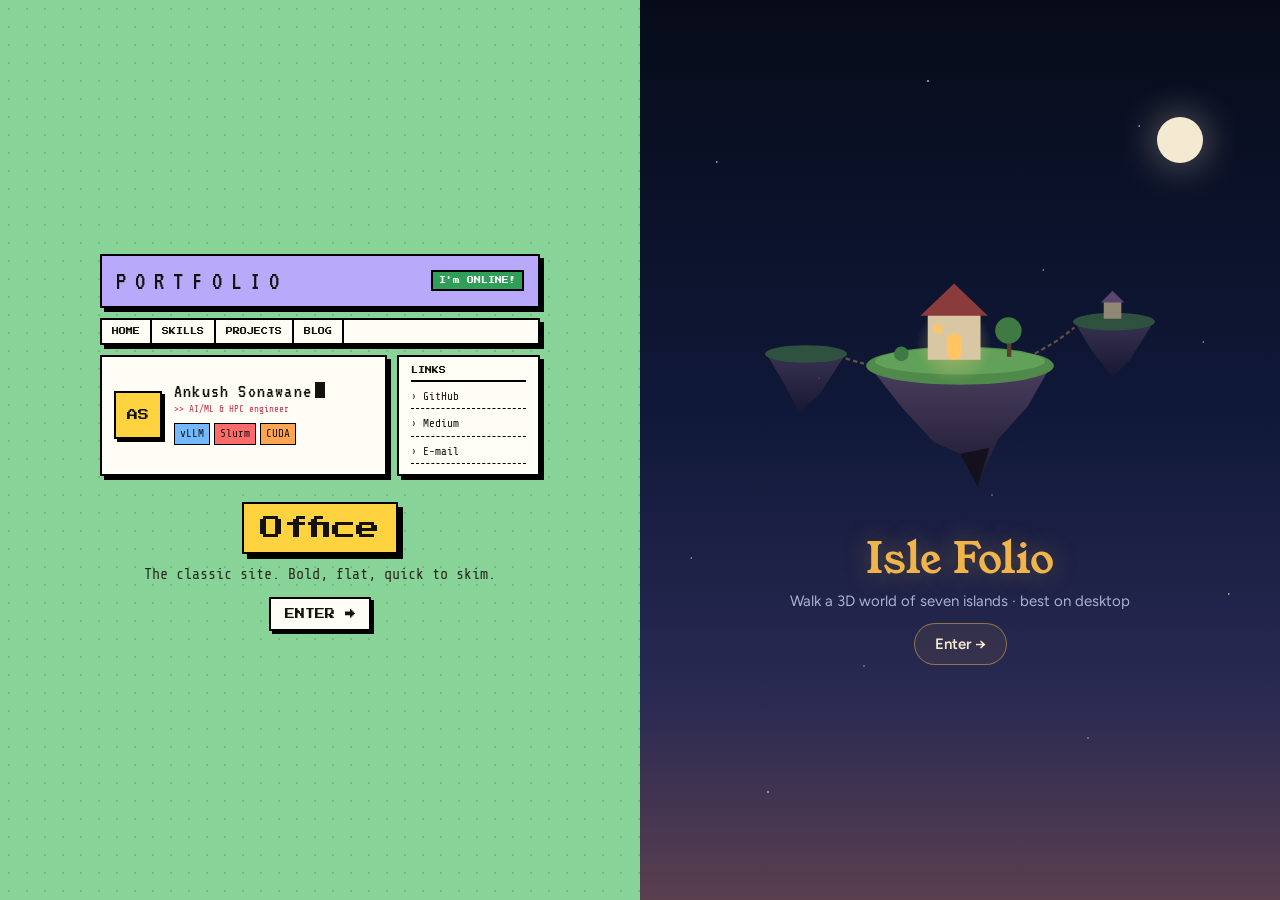
==== commit 2bce072f: "Gateway: remove the CV link Co-Authored-By: Claude Opus 5.5 <noreply@anthropic.com> Claude-Session: " ====
--- a/index.html
+++ b/index.html
@@ -95,22 +95,12 @@
 .isle:hover .go,.isle:focus-visible .go{background:rgba(240,181,74,.18);box-shadow:0 0 24px rgba(240,181,74,.35);transform:translateX(4px)}
 .note{color:var(--ember);font-size:14px;max-width:34ch}
 
-/* ---- the seam: CV link across the bottom ---- */
-.cv{position:absolute;left:50%;transform:translateX(-50%);z-index:2;white-space:nowrap;transition:left .55s cubic-bezier(.2,.8,.2,1)}
-.split:has(.office:hover) .cv,.split:has(.office:focus-visible) .cv{left:56.52%}  /* seam at 1.3/2.3 */
-.split:has(.isle:hover) .cv,.split:has(.isle:focus-visible) .cv{left:43.48%}
-.cv{bottom:22px;font-size:14px;font-weight:600;text-decoration:underline;text-underline-offset:3px;
-  background:linear-gradient(90deg,var(--ink) 50%,var(--cream) 50%);-webkit-background-clip:text;background-clip:text;color:transparent}
-
 @media (max-width:760px){
   .split{flex-direction:column}
   .half{flex:none;padding:48px 20px;gap:20px}
   .half:hover,.half:focus-visible{flex-grow:1}
   .split:hover .half:not(:hover){filter:none}
-  .cv,.split:has(.half:hover) .cv{left:50%}
   .moon{top:22px;right:22px;width:34px;height:34px}
-  .cv{background:none;color:var(--cream)}
-  .isle{padding-bottom:72px}
   .m-side{display:none}.m-grid{grid-template-columns:1fr}
 }
 .half:focus-visible{outline:3px solid var(--yellow);outline-offset:-6px}
@@ -175,7 +165,6 @@
     </div>
   </a>
 
-  <a class="cv" href="shared/resume/Ankush_Sonawane_Resume.pdf">Just the CV (PDF)</a>
 </main>
 
 <script>
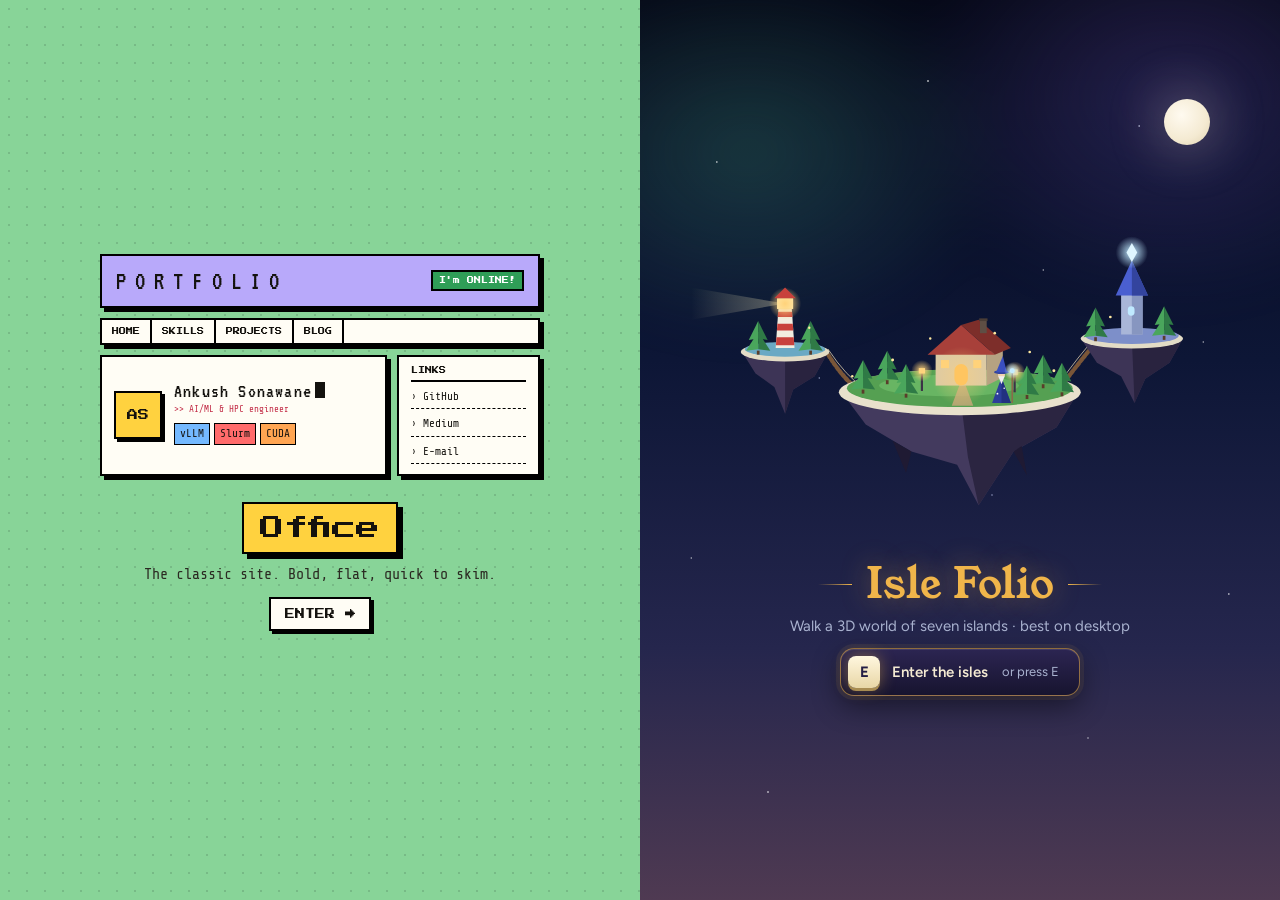
==== commit db3489c1: "Gateway: richer Isle Folio half and a game-style Enter button - Low-poly scene from the 3D world: He" ====
--- a/index.html
+++ b/index.html
@@ -65,8 +65,12 @@
 .office .go{font:10px 'Press Start 2P',monospace;background:var(--paper);border:2px solid #000;box-shadow:3px 3px 0 #000;padding:10px 14px}
 .office:hover .go,.office:focus-visible .go{background:var(--coral);transform:translate(2px,2px);box-shadow:1px 1px 0 #000}
 
-/* ---- Isle half: Isle Folio's night sky ---- */
-.isle{background:linear-gradient(#070b19 0%,#0f1838 45%,#2a2a52 78%,#5a3f4f 100%);color:var(--cream)}
+/* ---- Isle half: a low-poly scene from Isle Folio's night world ---- */
+.isle{background:linear-gradient(#060918 0%,#0d1636 40%,#25264d 72%,#4f3a52 100%);color:var(--cream)}
+.isle::before{content:"";position:absolute;inset:-10% -25% auto;height:60%;pointer-events:none;filter:blur(24px);
+  background:radial-gradient(38% 50% at 28% 45%,rgba(88,220,170,.2),transparent 70%),radial-gradient(40% 55% at 72% 35%,rgba(150,110,255,.2),transparent 70%);
+  animation:aurora 14s ease-in-out infinite alternate}
+@keyframes aurora{to{transform:translateX(8%) skewX(-8deg);opacity:.6}}
 .stars{position:absolute;inset:0;background-image:
   radial-gradient(1.2px 1.2px at 12% 18%,#fff,transparent),radial-gradient(1px 1px at 28% 42%,#cdd6ff,transparent),
   radial-gradient(1.4px 1.4px at 45% 9%,#fff,transparent),radial-gradient(1px 1px at 63% 30%,#fff,transparent),
@@ -75,24 +79,43 @@
   radial-gradient(1px 1px at 35% 74%,#dfe5ff,transparent),radial-gradient(1px 1px at 70% 82%,#fff,transparent),
   radial-gradient(1.3px 1.3px at 20% 88%,#fff,transparent),radial-gradient(1px 1px at 55% 55%,#cdd6ff,transparent);
   animation:twinkle 4s ease-in-out infinite alternate}
-.moon{position:absolute;top:13%;right:12%;width:46px;height:46px;border-radius:50%;background:var(--cream);box-shadow:0 0 40px rgba(244,234,210,.45)}
-.cloud{position:absolute;height:16px;border-radius:999px;background:rgba(220,226,255,.12);filter:blur(2px)}
-.c1{width:140px;top:62%;left:-150px;animation:drift 30s linear infinite}
-.c2{width:90px;top:28%;left:-100px;animation:drift 38s linear -16s infinite}
-.isle svg{position:relative;width:min(100%,440px);overflow:visible}
-.isle .main{animation:bob 5s ease-in-out infinite}
-.isle .far{animation:bob 6s ease-in-out -2s infinite}
-.glow{opacity:.45;transition:opacity .4s}
-.isle:hover .glow,.isle:focus-visible .glow{opacity:1}
-.isle:hover .main,.isle:focus-visible .main{animation-duration:2.6s}
-@keyframes bob{50%{transform:translateY(-8px)}}
-@keyframes drift{to{transform:translateX(calc(60vw + 300px))}}
+.moon{position:absolute;top:11%;right:11%;width:46px;height:46px;border-radius:50%;background:radial-gradient(circle at 38% 35%,#fffaf0,var(--cream) 60%,#e0d2b0);box-shadow:0 0 50px 8px rgba(244,234,210,.25)}
+.isle svg{position:relative;width:min(100%,580px);overflow:visible}
+.isle .bob1{animation:bob 6s ease-in-out infinite}
+.isle .bob2{animation:bob 7s ease-in-out -2s infinite}
+.isle .bob3{animation:bob 6.5s ease-in-out -4s infinite}
+.beam{transform-origin:70px 86px;animation:sweep 5s ease-in-out infinite alternate}
+@keyframes sweep{from{transform:rotate(-14deg)}to{transform:rotate(14deg)}}
+.crystal{animation:pulse 2.4s ease-in-out infinite}
+@keyframes pulse{50%{opacity:.45}}
+.ff circle{animation:fly 5s ease-in-out infinite}
+.ff circle:nth-child(2n){animation-duration:6.5s;animation-delay:-2s}
+.ff circle:nth-child(3n){animation-duration:4.2s;animation-delay:-1s}
+@keyframes fly{0%,100%{transform:translate(0,0);opacity:.2}50%{transform:translate(4px,-7px);opacity:1}}
+.smoke circle{animation:smoke 4s ease-out infinite;opacity:0}
+.smoke circle+circle{animation-delay:-2s}
+@keyframes smoke{0%{transform:translate(0,0) scale(.6);opacity:.5}100%{transform:translate(6px,-22px) scale(1.6);opacity:0}}
+.wiz{transition:transform 1.4s cubic-bezier(.4,0,.2,1)}
+.isle:hover .wiz,.isle:focus-visible .wiz{transform:translateX(-24px)}
+.door-glow{opacity:.5;transition:opacity .6s}
+.isle:hover .door-glow,.isle:focus-visible .door-glow{opacity:1}
+@keyframes bob{50%{transform:translateY(-7px)}}
 @keyframes twinkle{to{opacity:.55}}
 .isle .label{position:relative}
-.isle h2{font:400 clamp(30px,3.6vw,42px)/1 'Young Serif',serif;color:var(--ember);text-shadow:0 0 24px rgba(240,181,74,.35)}
+.isle h2{display:flex;align-items:center;gap:14px;font:400 clamp(30px,3.6vw,42px)/1 'Young Serif',serif;color:var(--ember);text-shadow:0 0 28px rgba(240,181,74,.4)}
+.isle h2::before,.isle h2::after{content:"";width:34px;height:1px;background:linear-gradient(90deg,transparent,var(--ember))}
+.isle h2::after{transform:scaleX(-1)}
 .isle p{font-size:15px;color:var(--haze)}
-.isle .go{font-weight:600;font-size:15px;color:var(--cream);border:1px solid rgba(240,181,74,.5);border-radius:999px;padding:9px 20px;background:rgba(240,181,74,.08);transition:transform .2s,box-shadow .3s,background .3s}
-.isle:hover .go,.isle:focus-visible .go{background:rgba(240,181,74,.18);box-shadow:0 0 24px rgba(240,181,74,.35);transform:translateX(4px)}
+.isle .go{display:inline-flex;align-items:center;gap:12px;padding:7px 20px 7px 7px;border-radius:14px;font:600 15px Figtree,sans-serif;color:var(--cream);
+  background:linear-gradient(#2c2552,#17142f);border:1px solid rgba(240,181,74,.55);
+  box-shadow:0 0 0 4px rgba(240,181,74,.07),0 10px 28px rgba(0,0,0,.45),inset 0 1px 0 rgba(255,255,255,.1);
+  transition:box-shadow .3s,transform .2s}
+.isle .go kbd{display:grid;place-items:center;width:32px;height:32px;border-radius:8px;font:700 15px Figtree,sans-serif;color:#231d45;
+  background:linear-gradient(#fff7df,#e8d6a6);box-shadow:0 3px 0 #a88c52,0 0 16px rgba(240,181,74,.45);transition:transform .15s,box-shadow .15s}
+.isle .go small{font-weight:400;font-size:13px;color:var(--haze);margin-left:2px}
+.isle:hover .go,.isle:focus-visible .go{transform:translateY(-2px);box-shadow:0 0 0 4px rgba(240,181,74,.16),0 0 34px rgba(240,181,74,.35),0 12px 30px rgba(0,0,0,.45),inset 0 1px 0 rgba(255,255,255,.12)}
+.isle:hover .go kbd,.isle:focus-visible .go kbd{transform:translateY(2px);box-shadow:0 1px 0 #a88c52,0 0 22px rgba(240,181,74,.7)}
+@media (hover:none){.isle .go small{display:none}}
 .note{color:var(--ember);font-size:14px;max-width:34ch}
 
 @media (max-width:760px){
@@ -101,6 +124,7 @@
   .half:hover,.half:focus-visible{flex-grow:1}
   .split:hover .half:not(:hover){filter:none}
   .moon{top:22px;right:22px;width:34px;height:34px}
+  .isle h2::before,.isle h2::after{width:20px}
   .m-side{display:none}.m-grid{grid-template-columns:1fr}
 }
 .half:focus-visible{outline:3px solid var(--yellow);outline-offset:-6px}
@@ -128,39 +152,89 @@
 
   <a class="half isle" href="isle-folio/" aria-label="Enter Isle Folio, the walkable 3D portfolio">
     <div class="stars" aria-hidden="true"></div><div class="moon" aria-hidden="true"></div>
-    <div class="cloud c1" aria-hidden="true"></div><div class="cloud c2" aria-hidden="true"></div>
-    <svg viewBox="0 0 300 200" aria-hidden="true">
+    <svg viewBox="0 0 400 260" aria-hidden="true">
       <defs>
-        <radialGradient id="dg"><stop offset="0" stop-color="#ffd27a"/><stop offset="1" stop-color="#ffd27a" stop-opacity="0"/></radialGradient>
-        <linearGradient id="rk" x1="0" x2="0" y1="0" y2="1"><stop offset="0" stop-color="#4a3f5e"/><stop offset="1" stop-color="#1c1830"/></linearGradient>
+        <radialGradient id="warm"><stop offset="0" stop-color="#ffd27a"/><stop offset="1" stop-color="#ffd27a" stop-opacity="0"/></radialGradient>
+        <radialGradient id="cool"><stop offset="0" stop-color="#bfe9ff"/><stop offset="1" stop-color="#bfe9ff" stop-opacity="0"/></radialGradient>
+        <linearGradient id="beamg" x1="1" x2="0"><stop offset="0" stop-color="#fff2c0" stop-opacity=".35"/><stop offset="1" stop-color="#fff2c0" stop-opacity="0"/></linearGradient>
+        <g id="pine"><path d="M0-22 L-7-8 L0-9Z" fill="#4aa65c"/><path d="M0-22 L7-8 L0-9Z" fill="#2f7a46"/><path d="M0-14 L-9 0 L0-1Z" fill="#4aa65c"/><path d="M0-14 L9 0 L0-1Z" fill="#2f7a46"/><rect x="-1" y="0" width="2" height="3" fill="#5a3d2a"/></g>
       </defs>
-      <g class="far" opacity=".7">
-        <path d="M18 92 L72 92 L54 120 L40 132 L30 112 Z" fill="url(#rk)"/>
-        <ellipse cx="45" cy="92" rx="28" ry="6" fill="#3d6b45"/>
-        <path d="M228 70 L282 70 L266 96 L254 108 L240 90 Z" fill="url(#rk)"/>
-        <ellipse cx="255" cy="70" rx="28" ry="6" fill="#3d6b45"/>
-        <rect x="248" y="56" width="12" height="12" fill="#c9b893"/><path d="M246 57 L254 49 L262 57 Z" fill="#7a5a8a"/>
-        <path d="M72 95 Q100 104 108 100" stroke="#8a6a4a" stroke-width="1.5" fill="none" stroke-dasharray="3 2"/>
-        <path d="M192 96 Q214 86 228 74" stroke="#8a6a4a" stroke-width="1.5" fill="none" stroke-dasharray="3 2"/>
-      </g>
-      <g class="main">
-        <path d="M88 100 L212 100 L196 128 L176 150 L162 182 L150 160 L132 152 L110 128 Z" fill="url(#rk)"/>
-        <path d="M150 160 L162 182 L170 156 Z" fill="#14111f"/>
-        <ellipse cx="150" cy="100" rx="64" ry="13" fill="#4f8a4a"/>
-        <ellipse cx="150" cy="97" rx="58" ry="9" fill="#62a15a"/>
-        <circle class="glow" cx="146" cy="86" r="26" fill="url(#dg)"/>
-        <rect x="128" y="64" width="36" height="32" fill="#d9c7a3"/>
-        <path d="M123 66 L146 44 L169 66 Z" fill="#8a3b3b"/>
-        <rect x="141" y="78" width="10" height="18" rx="5" fill="#ffc560"/>
-        <rect x="132" y="72" width="6" height="6" fill="#ffc560" opacity=".8"/>
-        <rect x="182" y="80" width="3" height="14" fill="#5a3d2a"/><circle cx="183" cy="76" r="9" fill="#3f7a44"/>
-        <circle cx="110" cy="92" r="5" fill="#3f7a44"/>
+
+      <!-- bridges -->
+      <g fill="none" stroke-linecap="round">
+        <path d="M102 124 Q116 146 128 152" stroke="#7a5638" stroke-width="3.2" stroke-dasharray="2.2 1.4"/>
+        <path d="M102 120 Q116 141 128 148" stroke="#d8c9a8" stroke-width=".6"/>
+        <path d="M272 152 Q290 128 302 114" stroke="#7a5638" stroke-width="3.2" stroke-dasharray="2.2 1.4"/>
+        <path d="M272 148 Q289 124 302 110" stroke="#d8c9a8" stroke-width=".6"/>
+      </g>
+
+      <!-- left isle: Beacon Point lighthouse -->
+      <g class="bob2">
+        <polygon class="beam" points="70,86 0,74 0,98" fill="url(#beamg)"/>
+        <path d="M38 122 L102 122 L92 140 L76 150 L70 168 L62 148 L48 138 Z" fill="#3d3456"/>
+        <path d="M70 122 L102 122 L92 140 L76 150 L70 168 Z" fill="#29233f"/>
+        <ellipse cx="70" cy="122" rx="33" ry="7" fill="#e3dcc6"/><ellipse cx="70" cy="120" rx="30" ry="5.5" fill="#6aa9c4"/>
+        <path d="M63 119 L65 90 L75 90 L77 119Z" fill="#f2ede0"/>
+        <path d="M63.6 111 L76.4 111 L76.9 117 L63.2 117Z M64.3 101 L75.7 101 L76.1 106 L63.9 106Z M64.8 92 L75.2 92 L75.5 96 L64.5 96Z" fill="#c8413c"/>
+        <rect x="64" y="82" width="12" height="8" fill="#fff0b8"/><circle cx="70" cy="86" r="12" fill="url(#warm)"/>
+        <path d="M62 82 L70 74 L78 82Z" fill="#c8413c"/>
+        <use href="#pine" x="50" y="121" transform="scale(1)"/><use href="#pine" x="89" y="121"/>
+      </g>
+
+      <!-- right isle: Runespire tower -->
+      <g class="bob3">
+        <path d="M290 112 L366 112 L356 130 L338 142 L330 160 L320 140 L302 130 Z" fill="#3d3456"/>
+        <path d="M328 112 L366 112 L356 130 L338 142 L330 160 Z" fill="#29233f"/>
+        <ellipse cx="328" cy="112" rx="38" ry="7.5" fill="#e3dcc6"/><ellipse cx="328" cy="110" rx="35" ry="6" fill="#7d8fc9"/>
+        <rect x="320" y="78" width="16" height="31" fill="#a9b6d8"/><rect x="328" y="78" width="8" height="31" fill="#8796c0"/>
+        <rect x="325" y="88" width="5" height="7" rx="2.5" fill="#bfe9ff"/>
+        <path d="M316 80 L328 54 L340 80Z" fill="#4a5fd0"/><path d="M328 54 L340 80 L328 80Z" fill="#33449e"/>
+        <g class="crystal"><circle cx="328" cy="48" r="12" fill="url(#cool)"/><path d="M328 41 L332 48 L328 55 L324 48Z" fill="#dff6ff"/></g>
+        <use href="#pine" x="301" y="111"/><use href="#pine" x="352" y="110"/>
+      </g>
+
+      <!-- centre isle: Hearthstone -->
+      <g class="bob1">
+        <path d="M112 152 L288 152 L272 178 L240 196 L214 236 L198 206 L164 196 L130 176 Z" fill="#433a5e"/>
+        <path d="M200 152 L288 152 L272 178 L240 196 L214 236 L206 200 Z" fill="#2b2541"/>
+        <path d="M150 188 L164 196 L160 212 Z M246 192 L240 196 L250 214 Z" fill="#1f1a33"/>
+        <ellipse cx="200" cy="152" rx="90" ry="17" fill="#e8e1cc"/>
+        <ellipse cx="200" cy="149" rx="84" ry="14" fill="#55a052"/>
+        <ellipse cx="192" cy="147" rx="52" ry="8" fill="#68b563"/>
+        <path d="M200 146 L194 162 L210 162 L204 146Z" fill="#c9a77a" opacity=".8"/>
+        <use href="#pine" x="128" y="150"/><use href="#pine" x="146" y="143"/><use href="#pine" x="160" y="153"/>
+        <use href="#pine" x="262" y="146"/><use href="#pine" x="276" y="152"/><use href="#pine" x="250" y="154"/>
+        <!-- cabin -->
+        <rect x="182" y="122" width="38" height="25" fill="#dccaa5"/><path d="M220 122 L232 118 L232 141 L220 147Z" fill="#b5a282"/>
+        <path d="M176 124 L201 102 L226 124Z" fill="#a8403a"/><path d="M201 102 L226 124 L238 119 L214 98Z" fill="#7d2e2a"/>
+        <rect x="215" y="98" width="5" height="10" fill="#5e4e44"/><rect x="214.4" y="97" width="6.2" height="2" fill="#4a3d36"/>
+        <g class="smoke" fill="#c9c4d8"><circle cx="217.5" cy="94" r="2.6"/><circle cx="217.5" cy="94" r="2.6"/></g>
+        <circle class="door-glow" cx="201" cy="140" r="22" fill="url(#warm)"/>
+        <rect x="196" y="131" width="10" height="16" rx="5" fill="#ffc560"/>
+        <rect x="186" y="128" width="6" height="6" fill="#ffd27a"/><rect x="210" y="128" width="6" height="6" fill="#ffd27a"/>
+        <!-- lanterns -->
+        <rect x="171" y="137" width="1.6" height="14" fill="#3b3346"/><rect x="169.5" y="134" width="4.6" height="4" fill="#ffe08a"/><circle cx="171.8" cy="136" r="8" fill="url(#warm)"/>
+        <rect x="240" y="138" width="1.6" height="14" fill="#3b3346"/><rect x="238.5" y="135" width="4.6" height="4" fill="#ffe08a"/><circle cx="240.8" cy="137" r="8" fill="url(#warm)"/>
+        <!-- wizard -->
+        <g class="wiz">
+          <path d="M224 160 L238 160 L231 141Z" fill="#2c3e9a"/><path d="M231 141 L238 160 L231 160Z" fill="#223180"/>
+          <circle cx="228" cy="153" r=".7" fill="#fff"/><circle cx="233" cy="149" r=".6" fill="#fff"/>
+          <circle cx="231" cy="139" r="2.6" fill="#f1d3b0"/><path d="M228.6 140 L233.4 140 L231 146Z" fill="#eee"/>
+          <ellipse cx="231" cy="137" rx="5.5" ry="1.4" fill="#33449e"/><path d="M227 137 L235 137 L232 125Z" fill="#3a4fc0"/>
+          <rect x="238.4" y="137" width="1.2" height="23" fill="#8a6a4a"/><circle cx="239" cy="136" r="1.8" fill="#dff6ff"/><circle cx="239" cy="136" r="6" fill="url(#cool)"/>
+        </g>
+      </g>
+
+      <!-- fireflies -->
+      <g class="ff" fill="#ffe9a0">
+        <circle cx="150" cy="128" r="1.1"/><circle cx="252" cy="122" r="1"/><circle cx="178" cy="112" r=".9"/><circle cx="270" cy="136" r="1.1"/>
+        <circle cx="120" cy="140" r=".9"/><circle cx="226" cy="108" r="1"/><circle cx="88" cy="104" r=".9"/><circle cx="312" cy="96" r="1"/>
       </g>
     </svg>
     <div class="label">
       <h2>Isle Folio</h2>
       <p>Walk a 3D world of seven islands · best on desktop</p>
-      <span class="go">Enter →</span>
+      <span class="go"><kbd>E</kbd>Enter the isles<small>or press E</small></span>
       <p class="note" id="nogl" hidden>Your browser can't run 3D, so this opens as plain text. Office is the better pick here.</p>
     </div>
   </a>
@@ -171,6 +245,9 @@
 // No WebGL means Isle Folio falls back to text, so say so on its half.
 try { var c = document.createElement('canvas'); if(!(c.getContext('webgl') || c.getContext('experimental-webgl'))) throw 0; }
 catch(e){ document.getElementById('nogl').hidden = false; }
+
+// E goes inside, like at a door in Isle Folio.
+addEventListener('keydown', e => { if((e.key === 'e' || e.key === 'E') && !e.ctrlKey && !e.metaKey && !e.altKey) location.href = 'isle-folio/'; });
 </script>
 </body>
 </html>
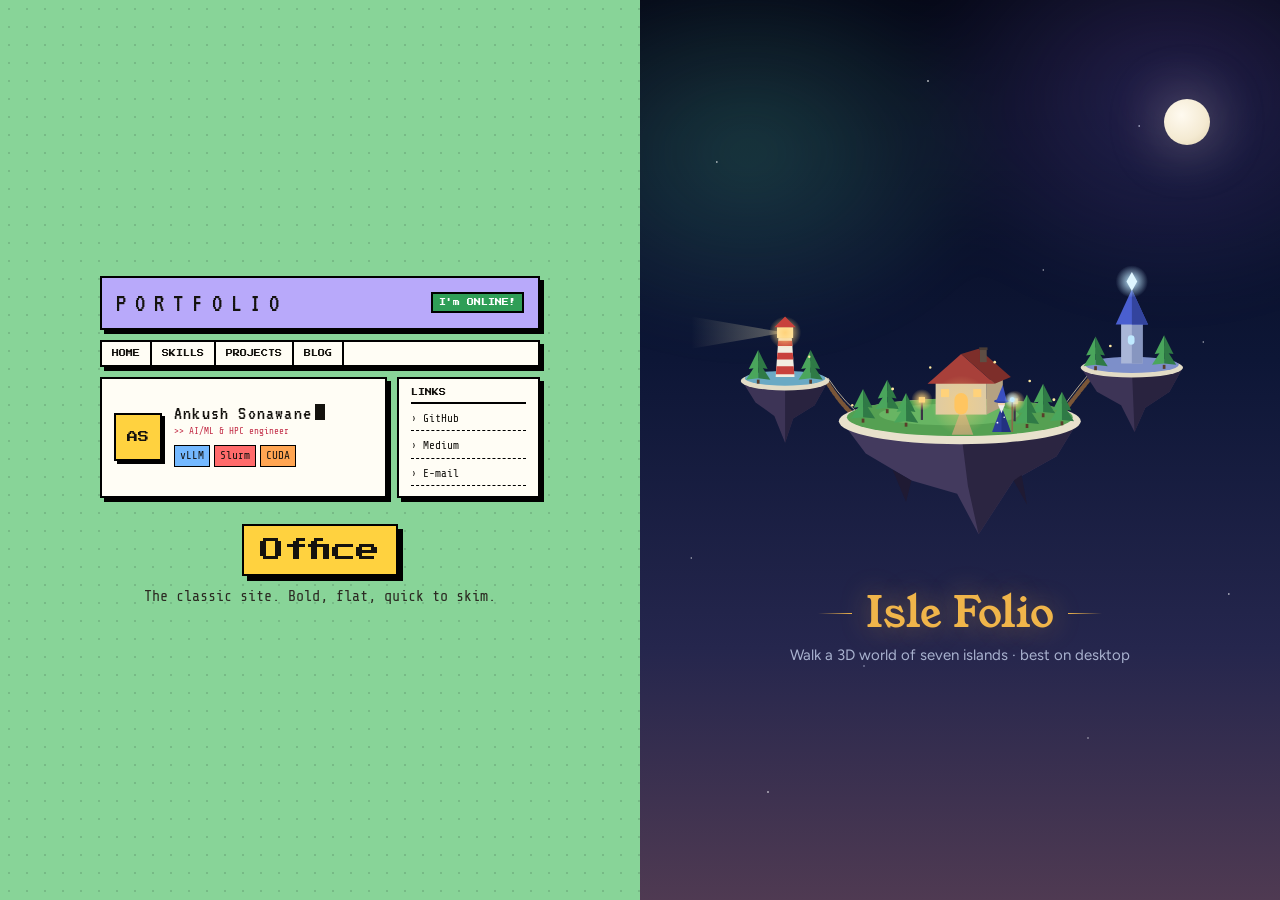
==== commit 7f95318c: "Gateway: drop the Enter buttons; clicking a half enters Each half was already one link, so the butto" ====
--- a/index.html
+++ b/index.html
@@ -31,7 +31,6 @@
 .half:hover,.half:focus-visible{flex-grow:1.3}
 .split:hover .half:not(:hover){filter:saturate(.6) brightness(.8)}
 .label{text-align:center;display:flex;flex-direction:column;align-items:center;gap:10px}
-.go{display:inline-block;transition:transform .2s}
 
 /* ---- Office half: static-portfolio's neubrutalist look ---- */
 .office{background:var(--mint) radial-gradient(rgba(0,0,0,.12) 1px,transparent 1.2px) 0 0/18px 18px;color:var(--ink);font-family:'Share Tech Mono',monospace}
@@ -62,8 +61,6 @@
 @keyframes blink{50%{opacity:0}}
 .office h2{font:400 clamp(18px,2.2vw,24px) 'Press Start 2P',monospace;background:var(--yellow);border:2.5px solid #000;box-shadow:5px 5px 0 #000;padding:12px 16px}
 .office p{font-size:15px;color:#2b2a22}
-.office .go{font:10px 'Press Start 2P',monospace;background:var(--paper);border:2px solid #000;box-shadow:3px 3px 0 #000;padding:10px 14px}
-.office:hover .go,.office:focus-visible .go{background:var(--coral);transform:translate(2px,2px);box-shadow:1px 1px 0 #000}
 
 /* ---- Isle half: a low-poly scene from Isle Folio's night world ---- */
 .isle{background:linear-gradient(#060918 0%,#0d1636 40%,#25264d 72%,#4f3a52 100%);color:var(--cream)}
@@ -106,21 +103,11 @@
 .isle h2::before,.isle h2::after{content:"";width:34px;height:1px;background:linear-gradient(90deg,transparent,var(--ember))}
 .isle h2::after{transform:scaleX(-1)}
 .isle p{font-size:15px;color:var(--haze)}
-.isle .go{display:inline-flex;align-items:center;gap:12px;padding:7px 20px 7px 7px;border-radius:14px;font:600 15px Figtree,sans-serif;color:var(--cream);
-  background:linear-gradient(#2c2552,#17142f);border:1px solid rgba(240,181,74,.55);
-  box-shadow:0 0 0 4px rgba(240,181,74,.07),0 10px 28px rgba(0,0,0,.45),inset 0 1px 0 rgba(255,255,255,.1);
-  transition:box-shadow .3s,transform .2s}
-.isle .go kbd{display:grid;place-items:center;width:32px;height:32px;border-radius:8px;font:700 15px Figtree,sans-serif;color:#231d45;
-  background:linear-gradient(#fff7df,#e8d6a6);box-shadow:0 3px 0 #a88c52,0 0 16px rgba(240,181,74,.45);transition:transform .15s,box-shadow .15s}
-.isle .go small{font-weight:400;font-size:13px;color:var(--haze);margin-left:2px}
-.isle:hover .go,.isle:focus-visible .go{transform:translateY(-2px);box-shadow:0 0 0 4px rgba(240,181,74,.16),0 0 34px rgba(240,181,74,.35),0 12px 30px rgba(0,0,0,.45),inset 0 1px 0 rgba(255,255,255,.12)}
-.isle:hover .go kbd,.isle:focus-visible .go kbd{transform:translateY(2px);box-shadow:0 1px 0 #a88c52,0 0 22px rgba(240,181,74,.7)}
-@media (hover:none){.isle .go small{display:none}}
 .note{color:var(--ember);font-size:14px;max-width:34ch}
 
 @media (max-width:760px){
   .split{flex-direction:column}
-  .half{flex:none;padding:48px 20px;gap:20px}
+  .half{flex:1 0 auto;padding:48px 20px;gap:20px}
   .half:hover,.half:focus-visible{flex-grow:1}
   .split:hover .half:not(:hover){filter:none}
   .moon{top:22px;right:22px;width:34px;height:34px}
@@ -146,7 +133,6 @@
     <div class="label">
       <h2>Office</h2>
       <p>The classic site. Bold, flat, quick to skim.</p>
-      <span class="go">ENTER →</span>
     </div>
   </a>
 
@@ -234,7 +220,6 @@
     <div class="label">
       <h2>Isle Folio</h2>
       <p>Walk a 3D world of seven islands · best on desktop</p>
-      <span class="go"><kbd>E</kbd>Enter the isles<small>or press E</small></span>
       <p class="note" id="nogl" hidden>Your browser can't run 3D, so this opens as plain text. Office is the better pick here.</p>
     </div>
   </a>
